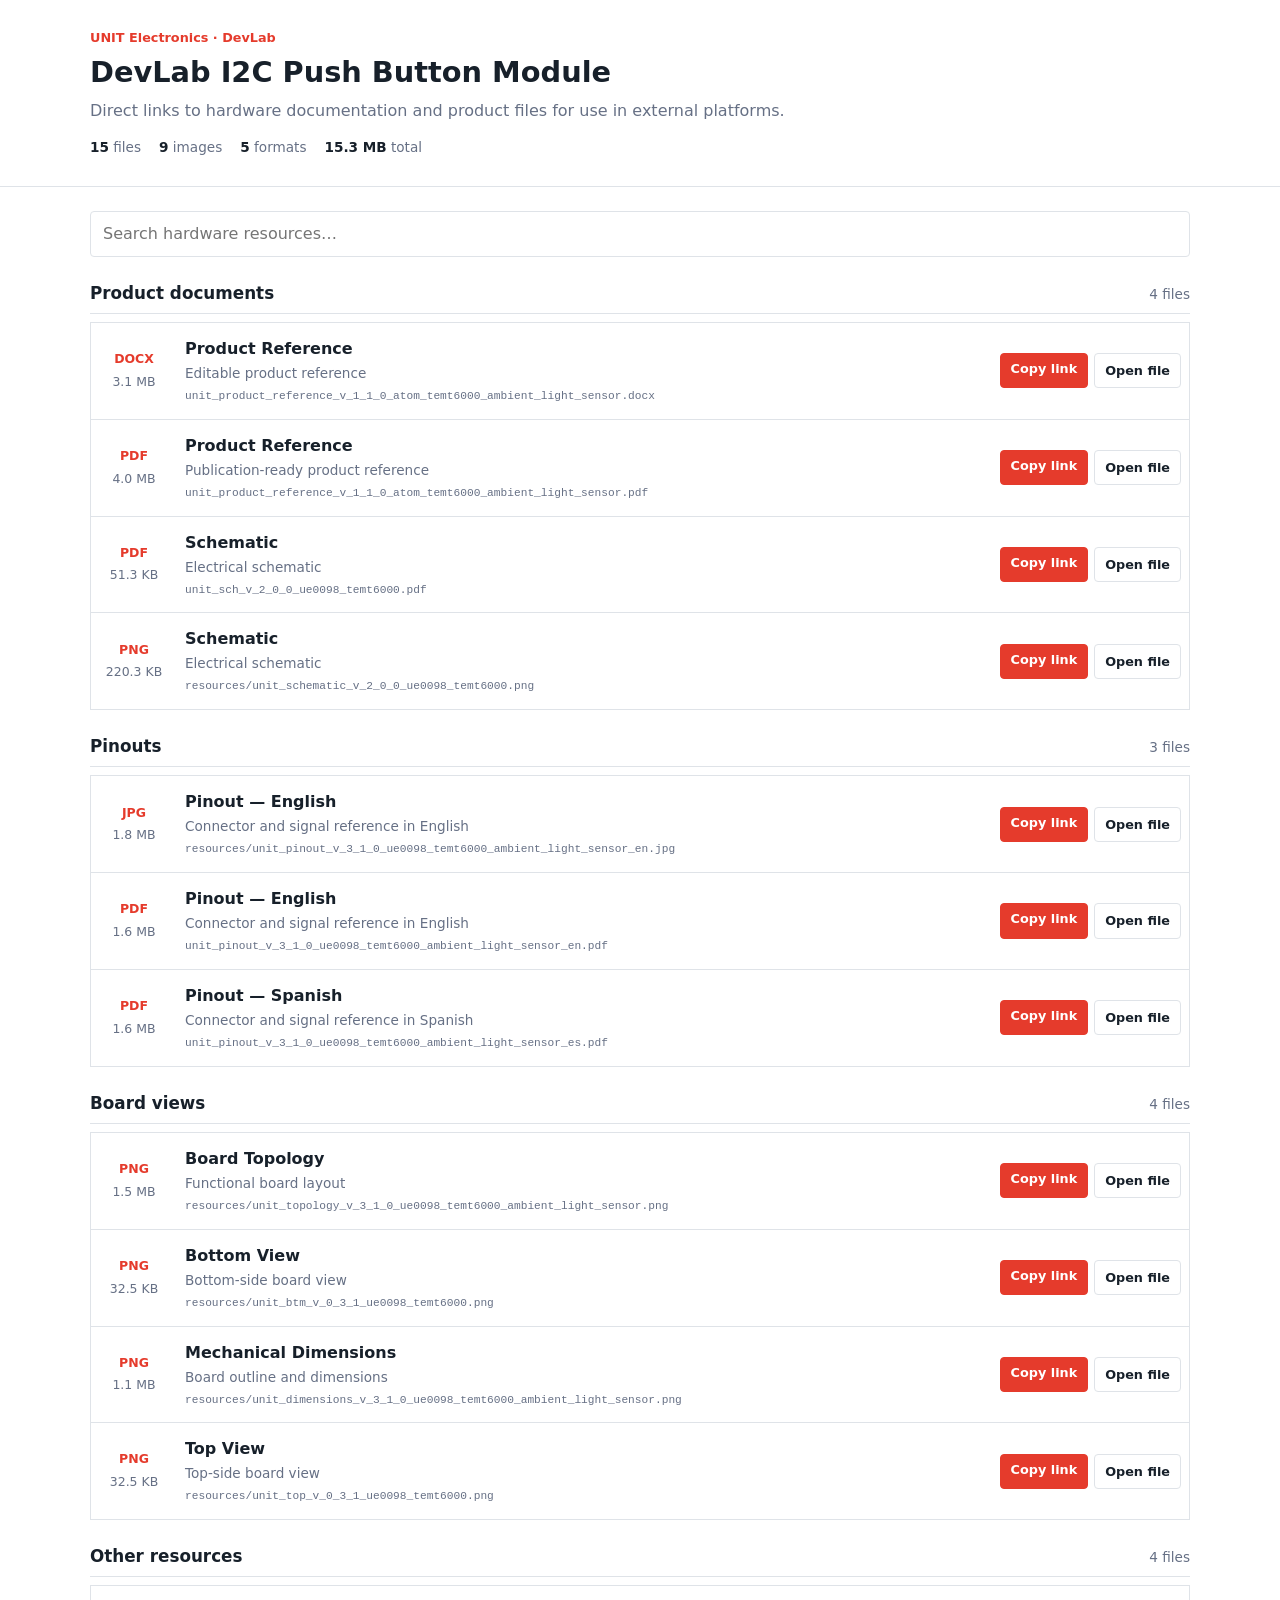
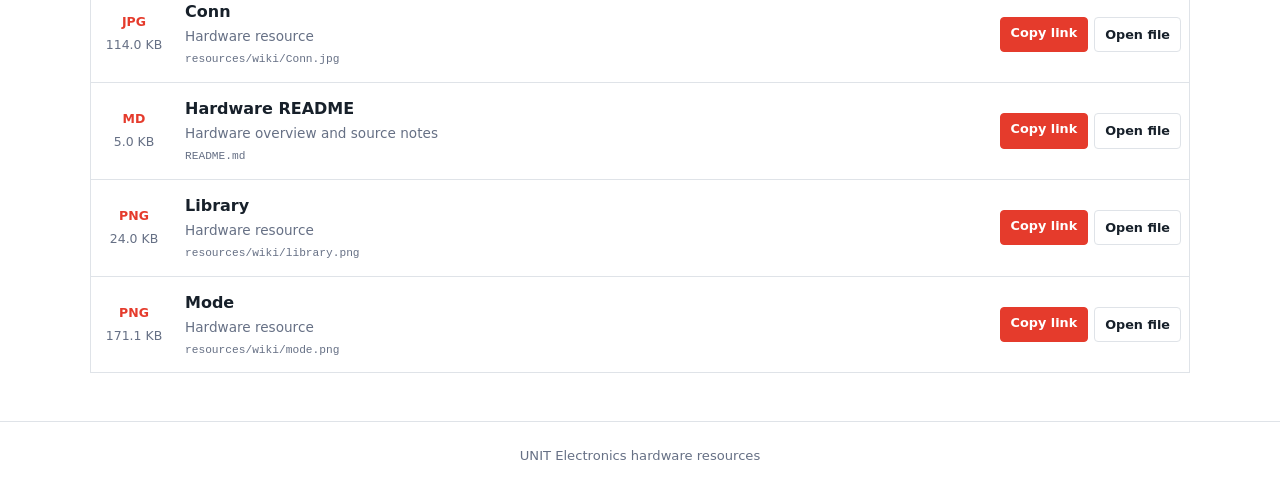
==== docs/hardware/index.html @ 520f197c "Auto-update hardware documentation" ====
<!DOCTYPE html>
<html lang="en">
<head>
  <meta charset="UTF-8">
  <meta name="viewport" content="width=device-width, initial-scale=1.0">
  <meta name="description" content="DevLab I2C Push Button Module hardware documentation and downloads">
  <title>DevLab I2C Push Button Module | Hardware Resources</title>
  <style>
    :root {
      --ink: #17202a;
      --muted: #667085;
      --line: #dfe3e8;
      --brand: #e53b2c;
    }
    * { box-sizing: border-box; }
    body {
      margin: 0;
      color: var(--ink);
      font: 16px/1.5 Inter, ui-sans-serif, system-ui, -apple-system, sans-serif;
    }
    .site-header { border-bottom: 1px solid var(--line); }
    .header-content, main {
      width: min(1100px, calc(100% - 32px));
      margin: 0 auto;
    }
    .header-content { padding: 28px 0; }
    .eyebrow {
      margin: 0 0 4px;
      color: var(--brand);
      font-size: .8rem;
      font-weight: 700;
    }
    h1 { margin: 0; font-size: 1.8rem; }
    .subtitle { margin: 5px 0 0; color: var(--muted); }
    .summary {
      display: flex;
      flex-wrap: wrap;
      gap: 18px;
      margin-top: 14px;
      color: var(--muted);
      font-size: .85rem;
    }
    .summary strong { color: var(--ink); }
    main { padding: 24px 0 48px; }
    .toolbar { margin-bottom: 24px; }
    .search {
      width: 100%;
      padding: 10px 12px;
      border: 1px solid var(--line);
      border-radius: 4px;
      color: var(--ink);
      font: inherit;
    }
    .search:focus { outline: 2px solid #f6c4bf; border-color: var(--brand); }
    .resource-section { margin-top: 24px; }
    .section-heading {
      display: flex;
      align-items: baseline;
      justify-content: space-between;
      margin-bottom: 8px;
      border-bottom: 1px solid var(--line);
    }
    .section-heading h2 { margin: 0 0 7px; font-size: 1.05rem; }
    .section-heading span { color: var(--muted); font-size: .85rem; }
    .resource-list { border-top: 1px solid var(--line); }
    .resource-item {
      display: grid;
      grid-template-columns: 70px minmax(0, 1fr) auto;
      align-items: center;
      gap: 16px;
      padding: 14px 8px;
      border: 1px solid var(--line);
      border-top: 0;
    }
    .file-meta { display: grid; gap: 4px; text-align: center; }
    .file-type {
      color: var(--brand);
      font-size: .78rem;
    }
    .file-size { color: var(--muted); font-size: .78rem; }
    .resource-details { min-width: 0; }
    .resource-item h3 { margin: 0; font-size: 1rem; }
    .resource-item p {
      display: inline;
      margin: 0 8px 0 0;
      color: var(--muted);
      font-size: .85rem;
    }
    .resource-item code {
      display: block;
      overflow: hidden;
      margin-top: 3px;
      color: var(--muted);
      font-size: .7rem;
      text-overflow: ellipsis;
      white-space: nowrap;
    }
    .actions { display: flex; gap: 6px; }
    .button {
      display: inline-flex;
      justify-content: center;
      padding: 7px 10px;
      border: 1px solid var(--line);
      border-radius: 4px;
      color: var(--ink);
      background: #fff;
      cursor: pointer;
      text-decoration: none;
      font-size: .8rem;
      font-weight: 600;
      font-family: inherit;
    }
    .button:hover { border-color: #aeb4bd; }
    .button.primary { color: #fff; border-color: var(--brand); background: var(--brand); }
    .empty-state { display: none; padding: 32px 0; color: var(--muted); text-align: center; }
    footer { padding: 24px 16px; border-top: 1px solid var(--line); color: var(--muted); text-align: center; font-size: .82rem; }
    [hidden] { display: none !important; }
    .visually-hidden {
      position: absolute;
      width: 1px;
      height: 1px;
      padding: 0;
      margin: -1px;
      overflow: hidden;
      clip: rect(0, 0, 0, 0);
      white-space: nowrap;
      border: 0;
    }
    @media (max-width: 680px) {
      .resource-item { grid-template-columns: 52px minmax(0, 1fr); }
      .actions { grid-column: 1 / -1; padding-left: 68px; }
    }
  </style>
</head>
<body>
  <header class="site-header">
    <div class="header-content">
      <p class="eyebrow">UNIT Electronics · DevLab</p>
      <h1>DevLab I2C Push Button Module</h1>
      <p class="subtitle">Direct links to hardware documentation and product files for use in external platforms.</p>
      <div class="summary" aria-label="Resource summary">
        <span><strong>15</strong> files</span>
        <span><strong>9</strong> images</span>
        <span><strong>5</strong> formats</span>
        <span><strong>15.3 MB</strong> total</span>
      </div>
    </div>
  </header>
  <main>
    <div class="toolbar">
      <label for="resource-search" class="visually-hidden">Search hardware resources</label>
      <input id="resource-search" class="search" type="search" placeholder="Search hardware resources…" autocomplete="off">
    </div>

      <section class="resource-section">
        <div class="section-heading">
          <h2>Product documents</h2>
          <span>4 files</span>
        </div>
        <div class="resource-list">
        <article class="resource-item" data-search="product reference unit_product_reference_v_1_1_0_atom_temt6000_ambient_light_sensor.docx editable product reference">
          <div class="file-meta">
            <strong class="file-type">DOCX</strong>
            <span class="file-size">3.1 MB</span>
          </div>
          <div class="resource-details">
            <h3>Product Reference</h3>
            <p>Editable product reference</p>
            <code title="unit_product_reference_v_1_1_0_atom_temt6000_ambient_light_sensor.docx">unit_product_reference_v_1_1_0_atom_temt6000_ambient_light_sensor.docx</code>
          </div>
          <div class="actions">
            <button class="button primary copy-link" type="button" data-url="unit_product_reference_v_1_1_0_atom_temt6000_ambient_light_sensor.docx">Copy link</button>
            <a class="button" href="unit_product_reference_v_1_1_0_atom_temt6000_ambient_light_sensor.docx" target="_blank" rel="noopener">Open file</a>
          </div>
        </article>

        <article class="resource-item" data-search="product reference unit_product_reference_v_1_1_0_atom_temt6000_ambient_light_sensor.pdf publication-ready product reference">
          <div class="file-meta">
            <strong class="file-type">PDF</strong>
            <span class="file-size">4.0 MB</span>
          </div>
          <div class="resource-details">
            <h3>Product Reference</h3>
            <p>Publication-ready product reference</p>
            <code title="unit_product_reference_v_1_1_0_atom_temt6000_ambient_light_sensor.pdf">unit_product_reference_v_1_1_0_atom_temt6000_ambient_light_sensor.pdf</code>
          </div>
          <div class="actions">
            <button class="button primary copy-link" type="button" data-url="unit_product_reference_v_1_1_0_atom_temt6000_ambient_light_sensor.pdf">Copy link</button>
            <a class="button" href="unit_product_reference_v_1_1_0_atom_temt6000_ambient_light_sensor.pdf" target="_blank" rel="noopener">Open file</a>
          </div>
        </article>

        <article class="resource-item" data-search="schematic unit_sch_v_2_0_0_ue0098_temt6000.pdf electrical schematic">
          <div class="file-meta">
            <strong class="file-type">PDF</strong>
            <span class="file-size">51.3 KB</span>
          </div>
          <div class="resource-details">
            <h3>Schematic</h3>
            <p>Electrical schematic</p>
            <code title="unit_sch_v_2_0_0_ue0098_temt6000.pdf">unit_sch_v_2_0_0_ue0098_temt6000.pdf</code>
          </div>
          <div class="actions">
            <button class="button primary copy-link" type="button" data-url="unit_sch_v_2_0_0_ue0098_temt6000.pdf">Copy link</button>
            <a class="button" href="unit_sch_v_2_0_0_ue0098_temt6000.pdf" target="_blank" rel="noopener">Open file</a>
          </div>
        </article>

        <article class="resource-item" data-search="schematic resources/unit_schematic_v_2_0_0_ue0098_temt6000.png electrical schematic">
          <div class="file-meta">
            <strong class="file-type">PNG</strong>
            <span class="file-size">220.3 KB</span>
          </div>
          <div class="resource-details">
            <h3>Schematic</h3>
            <p>Electrical schematic</p>
            <code title="resources/unit_schematic_v_2_0_0_ue0098_temt6000.png">resources/unit_schematic_v_2_0_0_ue0098_temt6000.png</code>
          </div>
          <div class="actions">
            <button class="button primary copy-link" type="button" data-url="resources/unit_schematic_v_2_0_0_ue0098_temt6000.png">Copy link</button>
            <a class="button" href="resources/unit_schematic_v_2_0_0_ue0098_temt6000.png" target="_blank" rel="noopener">Open file</a>
          </div>
        </article>
        </div>
      </section>
      <section class="resource-section">
        <div class="section-heading">
          <h2>Pinouts</h2>
          <span>3 files</span>
        </div>
        <div class="resource-list">
        <article class="resource-item" data-search="pinout — english resources/unit_pinout_v_3_1_0_ue0098_temt6000_ambient_light_sensor_en.jpg connector and signal reference in english">
          <div class="file-meta">
            <strong class="file-type">JPG</strong>
            <span class="file-size">1.8 MB</span>
          </div>
          <div class="resource-details">
            <h3>Pinout — English</h3>
            <p>Connector and signal reference in English</p>
            <code title="resources/unit_pinout_v_3_1_0_ue0098_temt6000_ambient_light_sensor_en.jpg">resources/unit_pinout_v_3_1_0_ue0098_temt6000_ambient_light_sensor_en.jpg</code>
          </div>
          <div class="actions">
            <button class="button primary copy-link" type="button" data-url="resources/unit_pinout_v_3_1_0_ue0098_temt6000_ambient_light_sensor_en.jpg">Copy link</button>
            <a class="button" href="resources/unit_pinout_v_3_1_0_ue0098_temt6000_ambient_light_sensor_en.jpg" target="_blank" rel="noopener">Open file</a>
          </div>
        </article>

        <article class="resource-item" data-search="pinout — english unit_pinout_v_3_1_0_ue0098_temt6000_ambient_light_sensor_en.pdf connector and signal reference in english">
          <div class="file-meta">
            <strong class="file-type">PDF</strong>
            <span class="file-size">1.6 MB</span>
          </div>
          <div class="resource-details">
            <h3>Pinout — English</h3>
            <p>Connector and signal reference in English</p>
            <code title="unit_pinout_v_3_1_0_ue0098_temt6000_ambient_light_sensor_en.pdf">unit_pinout_v_3_1_0_ue0098_temt6000_ambient_light_sensor_en.pdf</code>
          </div>
          <div class="actions">
            <button class="button primary copy-link" type="button" data-url="unit_pinout_v_3_1_0_ue0098_temt6000_ambient_light_sensor_en.pdf">Copy link</button>
            <a class="button" href="unit_pinout_v_3_1_0_ue0098_temt6000_ambient_light_sensor_en.pdf" target="_blank" rel="noopener">Open file</a>
          </div>
        </article>

        <article class="resource-item" data-search="pinout — spanish unit_pinout_v_3_1_0_ue0098_temt6000_ambient_light_sensor_es.pdf connector and signal reference in spanish">
          <div class="file-meta">
            <strong class="file-type">PDF</strong>
            <span class="file-size">1.6 MB</span>
          </div>
          <div class="resource-details">
            <h3>Pinout — Spanish</h3>
            <p>Connector and signal reference in Spanish</p>
            <code title="unit_pinout_v_3_1_0_ue0098_temt6000_ambient_light_sensor_es.pdf">unit_pinout_v_3_1_0_ue0098_temt6000_ambient_light_sensor_es.pdf</code>
          </div>
          <div class="actions">
            <button class="button primary copy-link" type="button" data-url="unit_pinout_v_3_1_0_ue0098_temt6000_ambient_light_sensor_es.pdf">Copy link</button>
            <a class="button" href="unit_pinout_v_3_1_0_ue0098_temt6000_ambient_light_sensor_es.pdf" target="_blank" rel="noopener">Open file</a>
          </div>
        </article>
        </div>
      </section>
      <section class="resource-section">
        <div class="section-heading">
          <h2>Board views</h2>
          <span>4 files</span>
        </div>
        <div class="resource-list">
        <article class="resource-item" data-search="board topology resources/unit_topology_v_3_1_0_ue0098_temt6000_ambient_light_sensor.png functional board layout">
          <div class="file-meta">
            <strong class="file-type">PNG</strong>
            <span class="file-size">1.5 MB</span>
          </div>
          <div class="resource-details">
            <h3>Board Topology</h3>
            <p>Functional board layout</p>
            <code title="resources/unit_topology_v_3_1_0_ue0098_temt6000_ambient_light_sensor.png">resources/unit_topology_v_3_1_0_ue0098_temt6000_ambient_light_sensor.png</code>
          </div>
          <div class="actions">
            <button class="button primary copy-link" type="button" data-url="resources/unit_topology_v_3_1_0_ue0098_temt6000_ambient_light_sensor.png">Copy link</button>
            <a class="button" href="resources/unit_topology_v_3_1_0_ue0098_temt6000_ambient_light_sensor.png" target="_blank" rel="noopener">Open file</a>
          </div>
        </article>

        <article class="resource-item" data-search="bottom view resources/unit_btm_v_0_3_1_ue0098_temt6000.png bottom-side board view">
          <div class="file-meta">
            <strong class="file-type">PNG</strong>
            <span class="file-size">32.5 KB</span>
          </div>
          <div class="resource-details">
            <h3>Bottom View</h3>
            <p>Bottom-side board view</p>
            <code title="resources/unit_btm_v_0_3_1_ue0098_temt6000.png">resources/unit_btm_v_0_3_1_ue0098_temt6000.png</code>
          </div>
          <div class="actions">
            <button class="button primary copy-link" type="button" data-url="resources/unit_btm_v_0_3_1_ue0098_temt6000.png">Copy link</button>
            <a class="button" href="resources/unit_btm_v_0_3_1_ue0098_temt6000.png" target="_blank" rel="noopener">Open file</a>
          </div>
        </article>

        <article class="resource-item" data-search="mechanical dimensions resources/unit_dimensions_v_3_1_0_ue0098_temt6000_ambient_light_sensor.png board outline and dimensions">
          <div class="file-meta">
            <strong class="file-type">PNG</strong>
            <span class="file-size">1.1 MB</span>
          </div>
          <div class="resource-details">
            <h3>Mechanical Dimensions</h3>
            <p>Board outline and dimensions</p>
            <code title="resources/unit_dimensions_v_3_1_0_ue0098_temt6000_ambient_light_sensor.png">resources/unit_dimensions_v_3_1_0_ue0098_temt6000_ambient_light_sensor.png</code>
          </div>
          <div class="actions">
            <button class="button primary copy-link" type="button" data-url="resources/unit_dimensions_v_3_1_0_ue0098_temt6000_ambient_light_sensor.png">Copy link</button>
            <a class="button" href="resources/unit_dimensions_v_3_1_0_ue0098_temt6000_ambient_light_sensor.png" target="_blank" rel="noopener">Open file</a>
          </div>
        </article>

        <article class="resource-item" data-search="top view resources/unit_top_v_0_3_1_ue0098_temt6000.png top-side board view">
          <div class="file-meta">
            <strong class="file-type">PNG</strong>
            <span class="file-size">32.5 KB</span>
          </div>
          <div class="resource-details">
            <h3>Top View</h3>
            <p>Top-side board view</p>
            <code title="resources/unit_top_v_0_3_1_ue0098_temt6000.png">resources/unit_top_v_0_3_1_ue0098_temt6000.png</code>
          </div>
          <div class="actions">
            <button class="button primary copy-link" type="button" data-url="resources/unit_top_v_0_3_1_ue0098_temt6000.png">Copy link</button>
            <a class="button" href="resources/unit_top_v_0_3_1_ue0098_temt6000.png" target="_blank" rel="noopener">Open file</a>
          </div>
        </article>
        </div>
      </section>
      <section class="resource-section">
        <div class="section-heading">
          <h2>Other resources</h2>
          <span>4 files</span>
        </div>
        <div class="resource-list">
        <article class="resource-item" data-search="conn resources/wiki/conn.jpg hardware resource">
          <div class="file-meta">
            <strong class="file-type">JPG</strong>
            <span class="file-size">114.0 KB</span>
          </div>
          <div class="resource-details">
            <h3>Conn</h3>
            <p>Hardware resource</p>
            <code title="resources/wiki/Conn.jpg">resources/wiki/Conn.jpg</code>
          </div>
          <div class="actions">
            <button class="button primary copy-link" type="button" data-url="resources/wiki/Conn.jpg">Copy link</button>
            <a class="button" href="resources/wiki/Conn.jpg" target="_blank" rel="noopener">Open file</a>
          </div>
        </article>

        <article class="resource-item" data-search="hardware readme readme.md hardware overview and source notes">
          <div class="file-meta">
            <strong class="file-type">MD</strong>
            <span class="file-size">5.0 KB</span>
          </div>
          <div class="resource-details">
            <h3>Hardware README</h3>
            <p>Hardware overview and source notes</p>
            <code title="README.md">README.md</code>
          </div>
          <div class="actions">
            <button class="button primary copy-link" type="button" data-url="README.md">Copy link</button>
            <a class="button" href="README.md" target="_blank" rel="noopener">Open file</a>
          </div>
        </article>

        <article class="resource-item" data-search="library resources/wiki/library.png hardware resource">
          <div class="file-meta">
            <strong class="file-type">PNG</strong>
            <span class="file-size">24.0 KB</span>
          </div>
          <div class="resource-details">
            <h3>Library</h3>
            <p>Hardware resource</p>
            <code title="resources/wiki/library.png">resources/wiki/library.png</code>
          </div>
          <div class="actions">
            <button class="button primary copy-link" type="button" data-url="resources/wiki/library.png">Copy link</button>
            <a class="button" href="resources/wiki/library.png" target="_blank" rel="noopener">Open file</a>
          </div>
        </article>

        <article class="resource-item" data-search="mode resources/wiki/mode.png hardware resource">
          <div class="file-meta">
            <strong class="file-type">PNG</strong>
            <span class="file-size">171.1 KB</span>
          </div>
          <div class="resource-details">
            <h3>Mode</h3>
            <p>Hardware resource</p>
            <code title="resources/wiki/mode.png">resources/wiki/mode.png</code>
          </div>
          <div class="actions">
            <button class="button primary copy-link" type="button" data-url="resources/wiki/mode.png">Copy link</button>
            <a class="button" href="resources/wiki/mode.png" target="_blank" rel="noopener">Open file</a>
          </div>
        </article>
        </div>
      </section>
    <p id="empty-state" class="empty-state">No resources match your search.</p>
  </main>
  <footer>UNIT Electronics hardware resources</footer>
  <script>
    const search = document.getElementById('resource-search');
    const sections = [...document.querySelectorAll('.resource-section')];
    const emptyState = document.getElementById('empty-state');
    const copyText = async (text) => {
      try {
        await navigator.clipboard.writeText(text);
      } catch (error) {
        const input = document.createElement('textarea');
        input.value = text;
        input.style.position = 'fixed';
        input.style.opacity = '0';
        document.body.appendChild(input);
        input.select();
        document.execCommand('copy');
        input.remove();
      }
    };
    document.querySelectorAll('.copy-link').forEach((button) => {
      button.addEventListener('click', async () => {
        const absoluteUrl = new URL(button.dataset.url, document.baseURI).href;
        await copyText(absoluteUrl);
        const originalLabel = button.textContent;
        button.textContent = 'Copied';
        setTimeout(() => { button.textContent = originalLabel; }, 1600);
      });
    });
    search.addEventListener('input', () => {
      const query = search.value.trim().toLowerCase();
      let visibleCards = 0;
      sections.forEach((section) => {
        let sectionCards = 0;
        section.querySelectorAll('.resource-item').forEach((card) => {
          const match = card.dataset.search.includes(query);
          card.hidden = !match;
          sectionCards += Number(match);
        });
        section.hidden = sectionCards === 0;
        visibleCards += sectionCards;
      });
      emptyState.style.display = visibleCards ? 'none' : 'block';
    });
  </script>
</body>
</html>
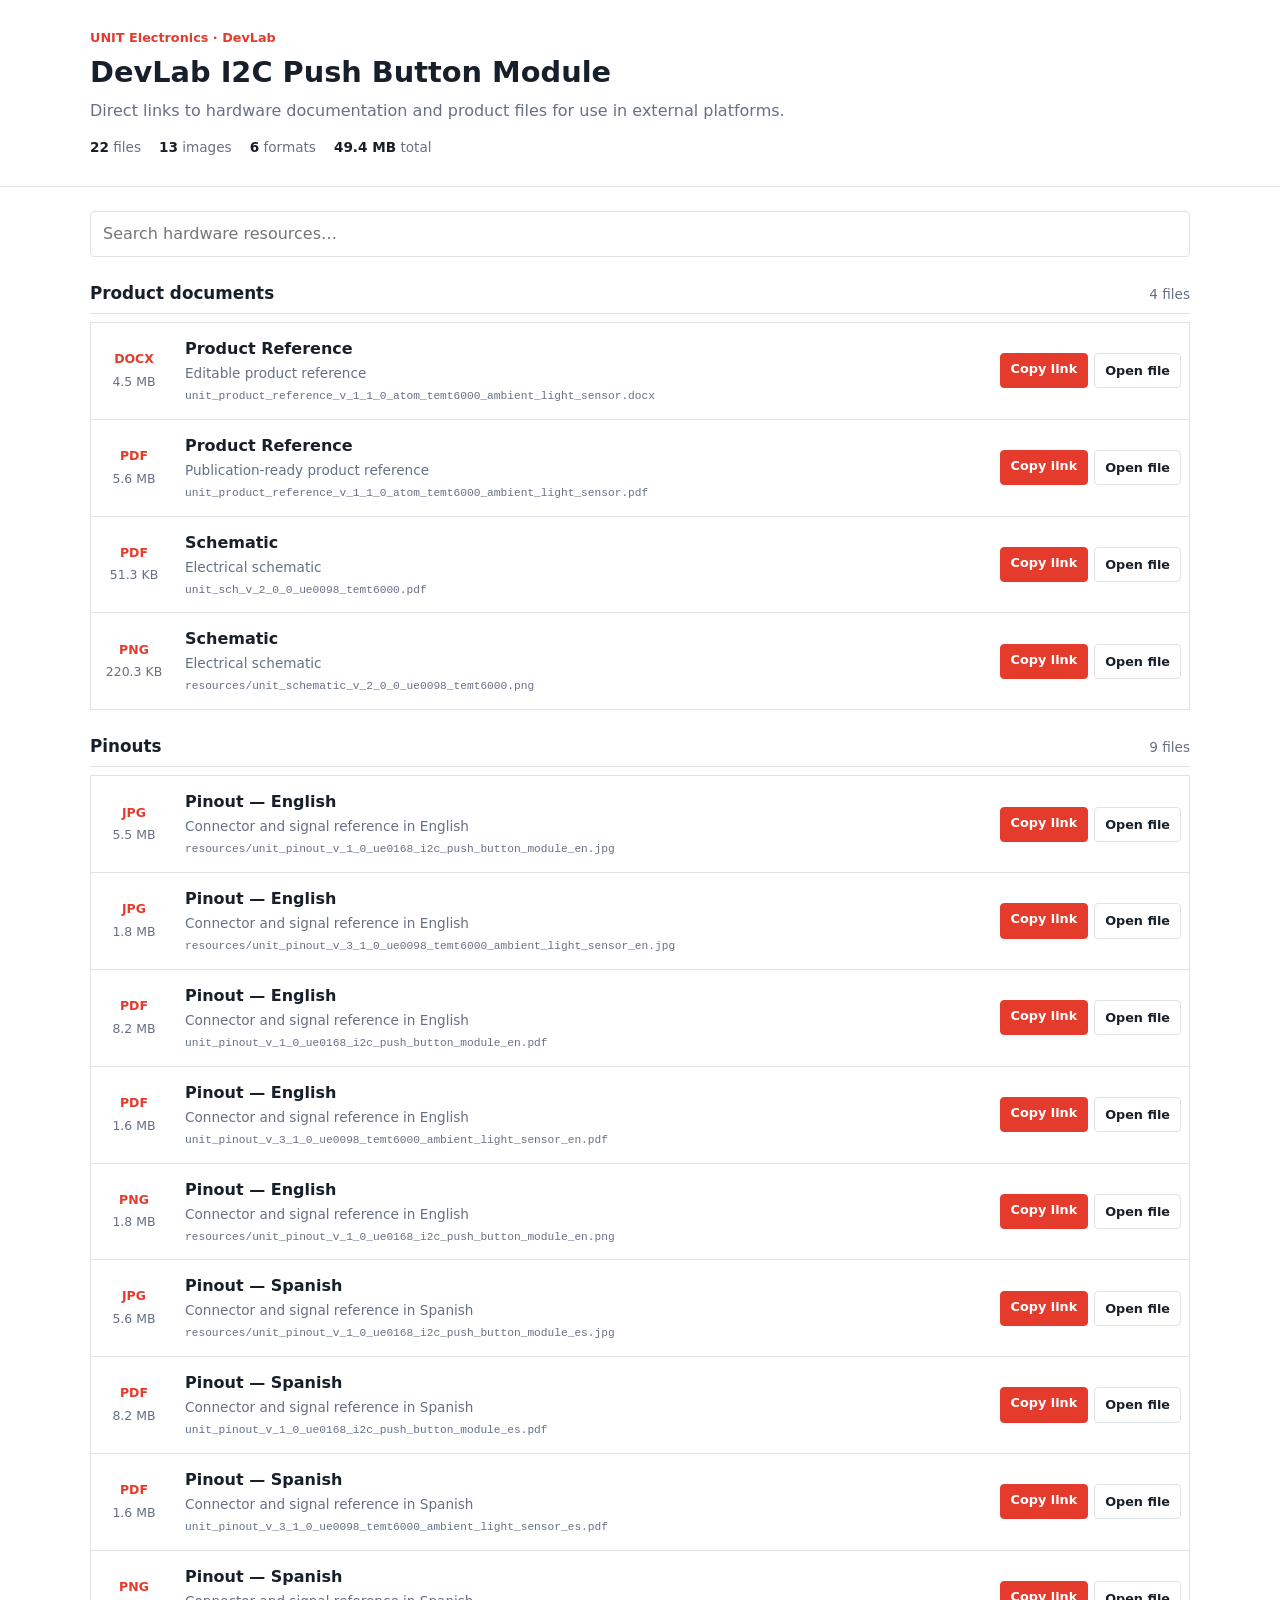
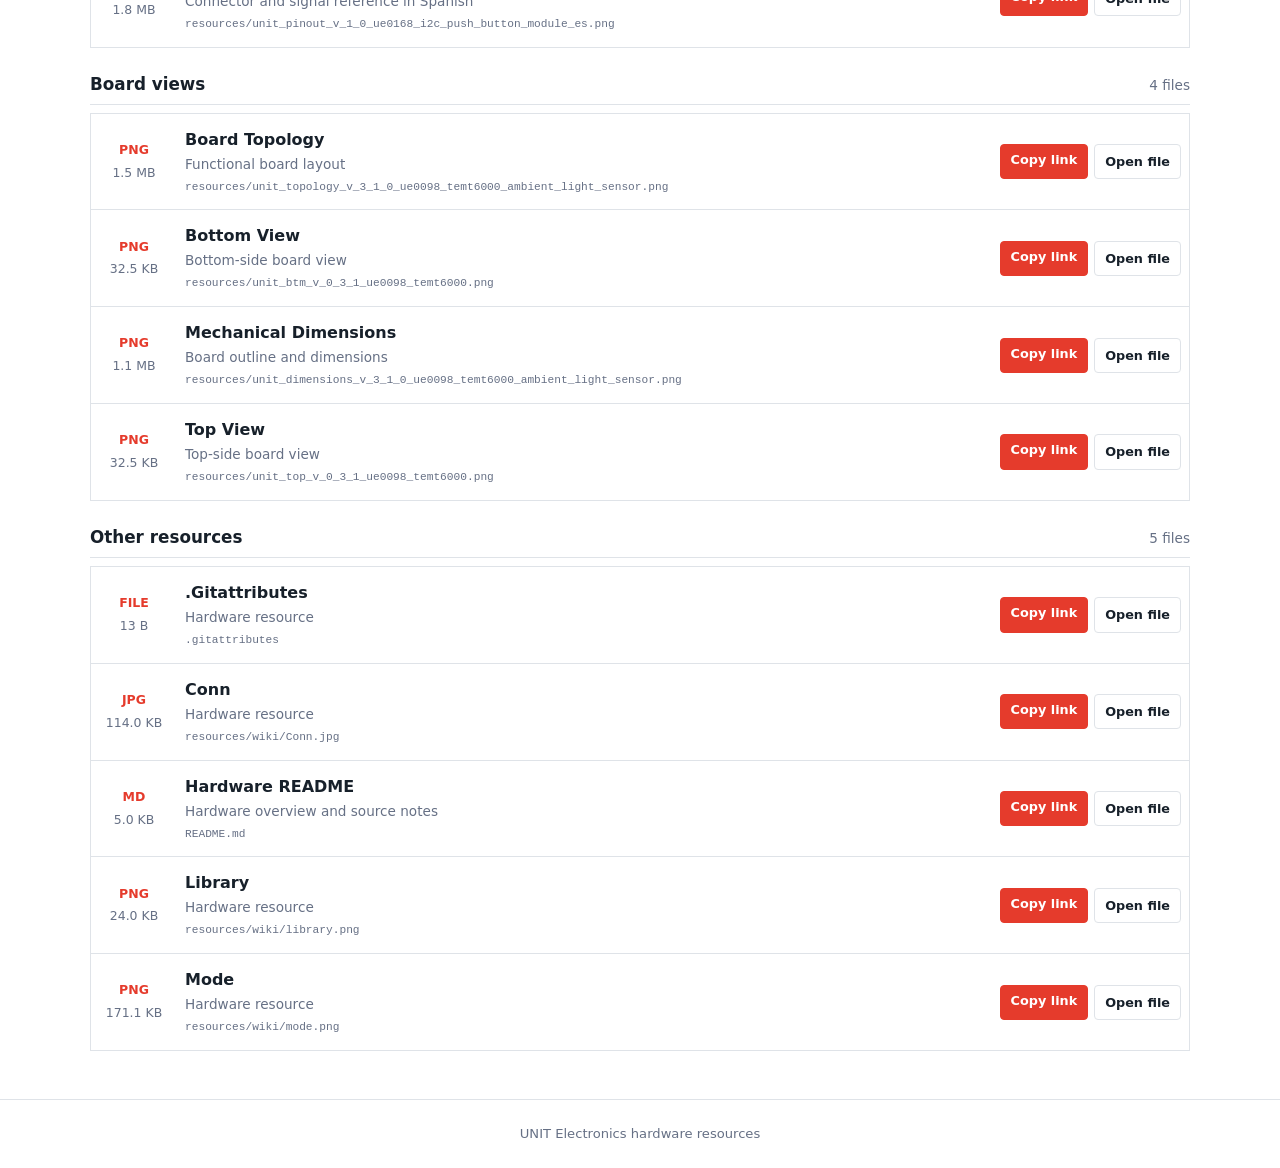
==== commit ffb0d7ff: "Auto-update hardware documentation" ====
--- a/docs/hardware/index.html
+++ b/docs/hardware/index.html
@@ -139,10 +139,10 @@
       <h1>DevLab I2C Push Button Module</h1>
       <p class="subtitle">Direct links to hardware documentation and product files for use in external platforms.</p>
       <div class="summary" aria-label="Resource summary">
-        <span><strong>15</strong> files</span>
-        <span><strong>9</strong> images</span>
-        <span><strong>5</strong> formats</span>
-        <span><strong>15.3 MB</strong> total</span>
+        <span><strong>22</strong> files</span>
+        <span><strong>13</strong> images</span>
+        <span><strong>6</strong> formats</span>
+        <span><strong>49.4 MB</strong> total</span>
       </div>
     </div>
   </header>
@@ -161,7 +161,7 @@
         <article class="resource-item" data-search="product reference unit_product_reference_v_1_1_0_atom_temt6000_ambient_light_sensor.docx editable product reference">
           <div class="file-meta">
             <strong class="file-type">DOCX</strong>
-            <span class="file-size">3.1 MB</span>
+            <span class="file-size">4.5 MB</span>
           </div>
           <div class="resource-details">
             <h3>Product Reference</h3>
@@ -177,7 +177,7 @@
         <article class="resource-item" data-search="product reference unit_product_reference_v_1_1_0_atom_temt6000_ambient_light_sensor.pdf publication-ready product reference">
           <div class="file-meta">
             <strong class="file-type">PDF</strong>
-            <span class="file-size">4.0 MB</span>
+            <span class="file-size">5.6 MB</span>
           </div>
           <div class="resource-details">
             <h3>Product Reference</h3>
@@ -226,9 +226,25 @@
       <section class="resource-section">
         <div class="section-heading">
           <h2>Pinouts</h2>
-          <span>3 files</span>
+          <span>9 files</span>
         </div>
         <div class="resource-list">
+        <article class="resource-item" data-search="pinout — english resources/unit_pinout_v_1_0_ue0168_i2c_push_button_module_en.jpg connector and signal reference in english">
+          <div class="file-meta">
+            <strong class="file-type">JPG</strong>
+            <span class="file-size">5.5 MB</span>
+          </div>
+          <div class="resource-details">
+            <h3>Pinout — English</h3>
+            <p>Connector and signal reference in English</p>
+            <code title="resources/unit_pinout_v_1_0_ue0168_i2c_push_button_module_en.jpg">resources/unit_pinout_v_1_0_ue0168_i2c_push_button_module_en.jpg</code>
+          </div>
+          <div class="actions">
+            <button class="button primary copy-link" type="button" data-url="resources/unit_pinout_v_1_0_ue0168_i2c_push_button_module_en.jpg">Copy link</button>
+            <a class="button" href="resources/unit_pinout_v_1_0_ue0168_i2c_push_button_module_en.jpg" target="_blank" rel="noopener">Open file</a>
+          </div>
+        </article>
+
         <article class="resource-item" data-search="pinout — english resources/unit_pinout_v_3_1_0_ue0098_temt6000_ambient_light_sensor_en.jpg connector and signal reference in english">
           <div class="file-meta">
             <strong class="file-type">JPG</strong>
@@ -245,6 +261,22 @@
           </div>
         </article>
 
+        <article class="resource-item" data-search="pinout — english unit_pinout_v_1_0_ue0168_i2c_push_button_module_en.pdf connector and signal reference in english">
+          <div class="file-meta">
+            <strong class="file-type">PDF</strong>
+            <span class="file-size">8.2 MB</span>
+          </div>
+          <div class="resource-details">
+            <h3>Pinout — English</h3>
+            <p>Connector and signal reference in English</p>
+            <code title="unit_pinout_v_1_0_ue0168_i2c_push_button_module_en.pdf">unit_pinout_v_1_0_ue0168_i2c_push_button_module_en.pdf</code>
+          </div>
+          <div class="actions">
+            <button class="button primary copy-link" type="button" data-url="unit_pinout_v_1_0_ue0168_i2c_push_button_module_en.pdf">Copy link</button>
+            <a class="button" href="unit_pinout_v_1_0_ue0168_i2c_push_button_module_en.pdf" target="_blank" rel="noopener">Open file</a>
+          </div>
+        </article>
+
         <article class="resource-item" data-search="pinout — english unit_pinout_v_3_1_0_ue0098_temt6000_ambient_light_sensor_en.pdf connector and signal reference in english">
           <div class="file-meta">
             <strong class="file-type">PDF</strong>
@@ -261,6 +293,54 @@
           </div>
         </article>
 
+        <article class="resource-item" data-search="pinout — english resources/unit_pinout_v_1_0_ue0168_i2c_push_button_module_en.png connector and signal reference in english">
+          <div class="file-meta">
+            <strong class="file-type">PNG</strong>
+            <span class="file-size">1.8 MB</span>
+          </div>
+          <div class="resource-details">
+            <h3>Pinout — English</h3>
+            <p>Connector and signal reference in English</p>
+            <code title="resources/unit_pinout_v_1_0_ue0168_i2c_push_button_module_en.png">resources/unit_pinout_v_1_0_ue0168_i2c_push_button_module_en.png</code>
+          </div>
+          <div class="actions">
+            <button class="button primary copy-link" type="button" data-url="resources/unit_pinout_v_1_0_ue0168_i2c_push_button_module_en.png">Copy link</button>
+            <a class="button" href="resources/unit_pinout_v_1_0_ue0168_i2c_push_button_module_en.png" target="_blank" rel="noopener">Open file</a>
+          </div>
+        </article>
+
+        <article class="resource-item" data-search="pinout — spanish resources/unit_pinout_v_1_0_ue0168_i2c_push_button_module_es.jpg connector and signal reference in spanish">
+          <div class="file-meta">
+            <strong class="file-type">JPG</strong>
+            <span class="file-size">5.6 MB</span>
+          </div>
+          <div class="resource-details">
+            <h3>Pinout — Spanish</h3>
+            <p>Connector and signal reference in Spanish</p>
+            <code title="resources/unit_pinout_v_1_0_ue0168_i2c_push_button_module_es.jpg">resources/unit_pinout_v_1_0_ue0168_i2c_push_button_module_es.jpg</code>
+          </div>
+          <div class="actions">
+            <button class="button primary copy-link" type="button" data-url="resources/unit_pinout_v_1_0_ue0168_i2c_push_button_module_es.jpg">Copy link</button>
+            <a class="button" href="resources/unit_pinout_v_1_0_ue0168_i2c_push_button_module_es.jpg" target="_blank" rel="noopener">Open file</a>
+          </div>
+        </article>
+
+        <article class="resource-item" data-search="pinout — spanish unit_pinout_v_1_0_ue0168_i2c_push_button_module_es.pdf connector and signal reference in spanish">
+          <div class="file-meta">
+            <strong class="file-type">PDF</strong>
+            <span class="file-size">8.2 MB</span>
+          </div>
+          <div class="resource-details">
+            <h3>Pinout — Spanish</h3>
+            <p>Connector and signal reference in Spanish</p>
+            <code title="unit_pinout_v_1_0_ue0168_i2c_push_button_module_es.pdf">unit_pinout_v_1_0_ue0168_i2c_push_button_module_es.pdf</code>
+          </div>
+          <div class="actions">
+            <button class="button primary copy-link" type="button" data-url="unit_pinout_v_1_0_ue0168_i2c_push_button_module_es.pdf">Copy link</button>
+            <a class="button" href="unit_pinout_v_1_0_ue0168_i2c_push_button_module_es.pdf" target="_blank" rel="noopener">Open file</a>
+          </div>
+        </article>
+
         <article class="resource-item" data-search="pinout — spanish unit_pinout_v_3_1_0_ue0098_temt6000_ambient_light_sensor_es.pdf connector and signal reference in spanish">
           <div class="file-meta">
             <strong class="file-type">PDF</strong>
@@ -274,6 +354,22 @@
           <div class="actions">
             <button class="button primary copy-link" type="button" data-url="unit_pinout_v_3_1_0_ue0098_temt6000_ambient_light_sensor_es.pdf">Copy link</button>
             <a class="button" href="unit_pinout_v_3_1_0_ue0098_temt6000_ambient_light_sensor_es.pdf" target="_blank" rel="noopener">Open file</a>
+          </div>
+        </article>
+
+        <article class="resource-item" data-search="pinout — spanish resources/unit_pinout_v_1_0_ue0168_i2c_push_button_module_es.png connector and signal reference in spanish">
+          <div class="file-meta">
+            <strong class="file-type">PNG</strong>
+            <span class="file-size">1.8 MB</span>
+          </div>
+          <div class="resource-details">
+            <h3>Pinout — Spanish</h3>
+            <p>Connector and signal reference in Spanish</p>
+            <code title="resources/unit_pinout_v_1_0_ue0168_i2c_push_button_module_es.png">resources/unit_pinout_v_1_0_ue0168_i2c_push_button_module_es.png</code>
+          </div>
+          <div class="actions">
+            <button class="button primary copy-link" type="button" data-url="resources/unit_pinout_v_1_0_ue0168_i2c_push_button_module_es.png">Copy link</button>
+            <a class="button" href="resources/unit_pinout_v_1_0_ue0168_i2c_push_button_module_es.png" target="_blank" rel="noopener">Open file</a>
           </div>
         </article>
         </div>
@@ -352,9 +448,25 @@
       <section class="resource-section">
         <div class="section-heading">
           <h2>Other resources</h2>
-          <span>4 files</span>
+          <span>5 files</span>
         </div>
         <div class="resource-list">
+        <article class="resource-item" data-search=".gitattributes .gitattributes hardware resource">
+          <div class="file-meta">
+            <strong class="file-type">FILE</strong>
+            <span class="file-size">13 B</span>
+          </div>
+          <div class="resource-details">
+            <h3>.Gitattributes</h3>
+            <p>Hardware resource</p>
+            <code title=".gitattributes">.gitattributes</code>
+          </div>
+          <div class="actions">
+            <button class="button primary copy-link" type="button" data-url=".gitattributes">Copy link</button>
+            <a class="button" href=".gitattributes" target="_blank" rel="noopener">Open file</a>
+          </div>
+        </article>
+
         <article class="resource-item" data-search="conn resources/wiki/conn.jpg hardware resource">
           <div class="file-meta">
             <strong class="file-type">JPG</strong>
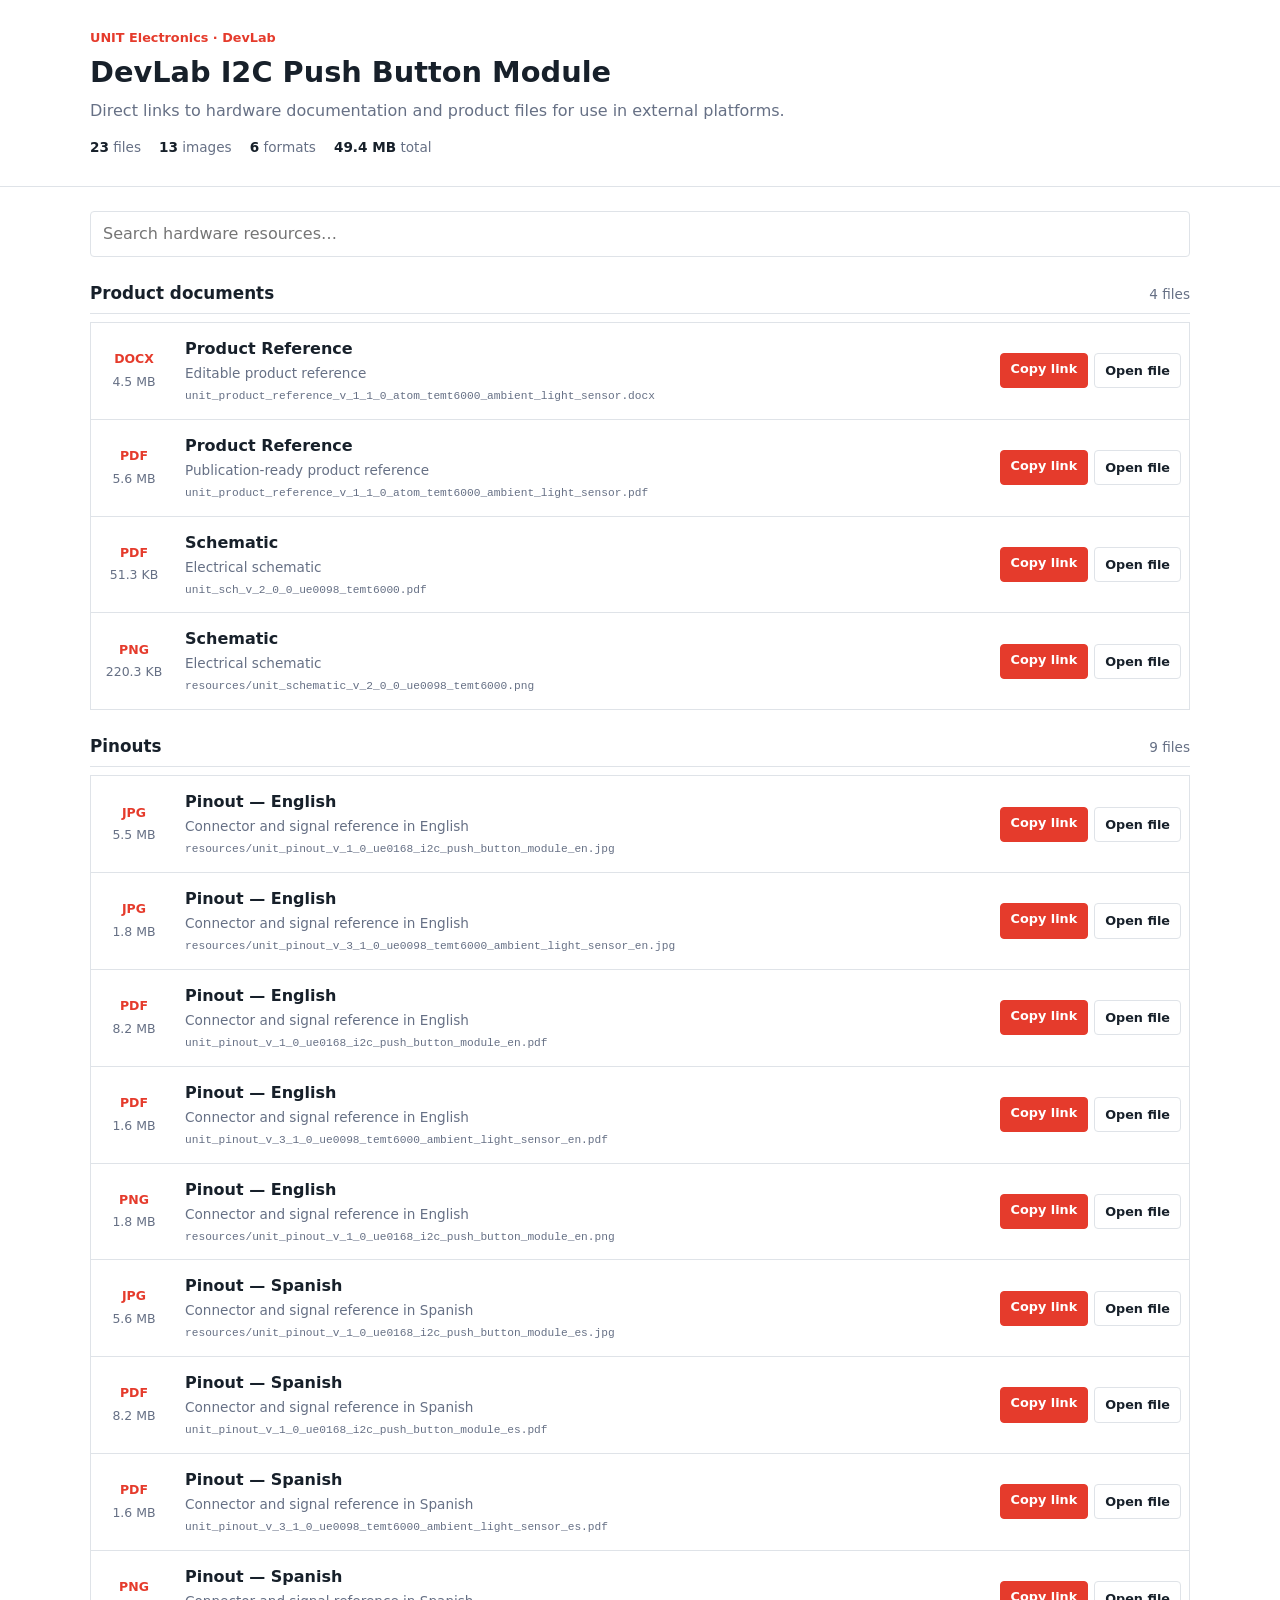
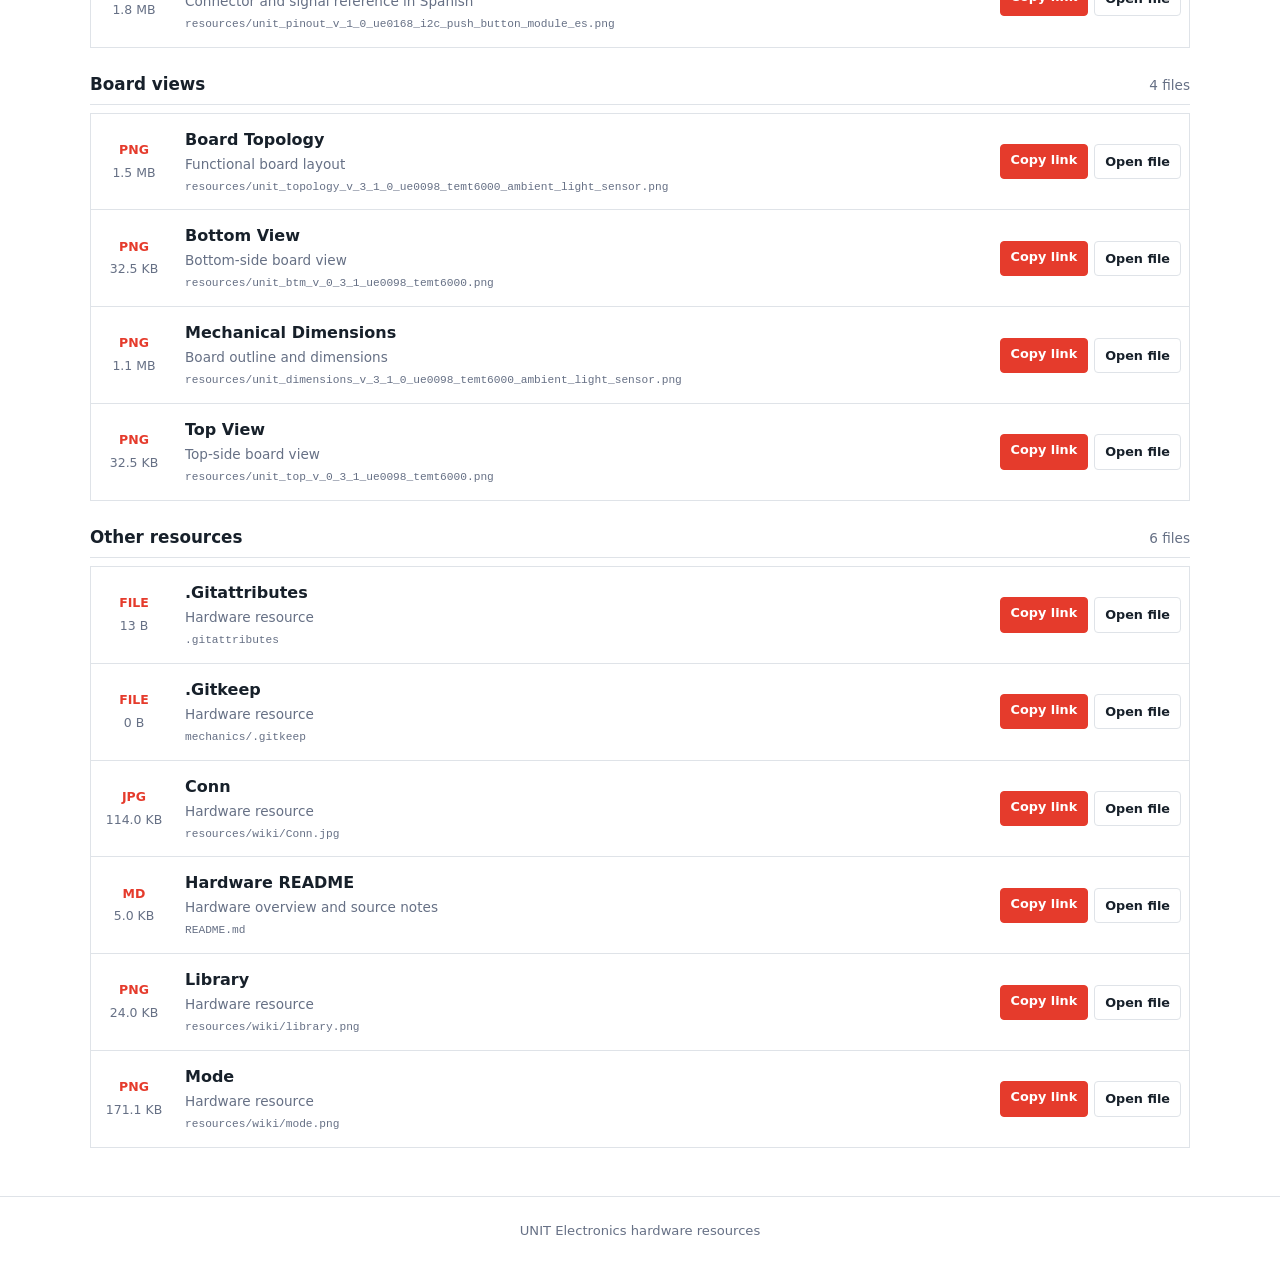
==== commit 410d4af8: "Auto-update hardware documentation" ====
--- a/docs/hardware/index.html
+++ b/docs/hardware/index.html
@@ -139,7 +139,7 @@
       <h1>DevLab I2C Push Button Module</h1>
       <p class="subtitle">Direct links to hardware documentation and product files for use in external platforms.</p>
       <div class="summary" aria-label="Resource summary">
-        <span><strong>22</strong> files</span>
+        <span><strong>23</strong> files</span>
         <span><strong>13</strong> images</span>
         <span><strong>6</strong> formats</span>
         <span><strong>49.4 MB</strong> total</span>
@@ -448,7 +448,7 @@
       <section class="resource-section">
         <div class="section-heading">
           <h2>Other resources</h2>
-          <span>5 files</span>
+          <span>6 files</span>
         </div>
         <div class="resource-list">
         <article class="resource-item" data-search=".gitattributes .gitattributes hardware resource">
@@ -464,6 +464,22 @@
           <div class="actions">
             <button class="button primary copy-link" type="button" data-url=".gitattributes">Copy link</button>
             <a class="button" href=".gitattributes" target="_blank" rel="noopener">Open file</a>
+          </div>
+        </article>
+
+        <article class="resource-item" data-search=".gitkeep mechanics/.gitkeep hardware resource">
+          <div class="file-meta">
+            <strong class="file-type">FILE</strong>
+            <span class="file-size">0 B</span>
+          </div>
+          <div class="resource-details">
+            <h3>.Gitkeep</h3>
+            <p>Hardware resource</p>
+            <code title="mechanics/.gitkeep">mechanics/.gitkeep</code>
+          </div>
+          <div class="actions">
+            <button class="button primary copy-link" type="button" data-url="mechanics/.gitkeep">Copy link</button>
+            <a class="button" href="mechanics/.gitkeep" target="_blank" rel="noopener">Open file</a>
           </div>
         </article>
 
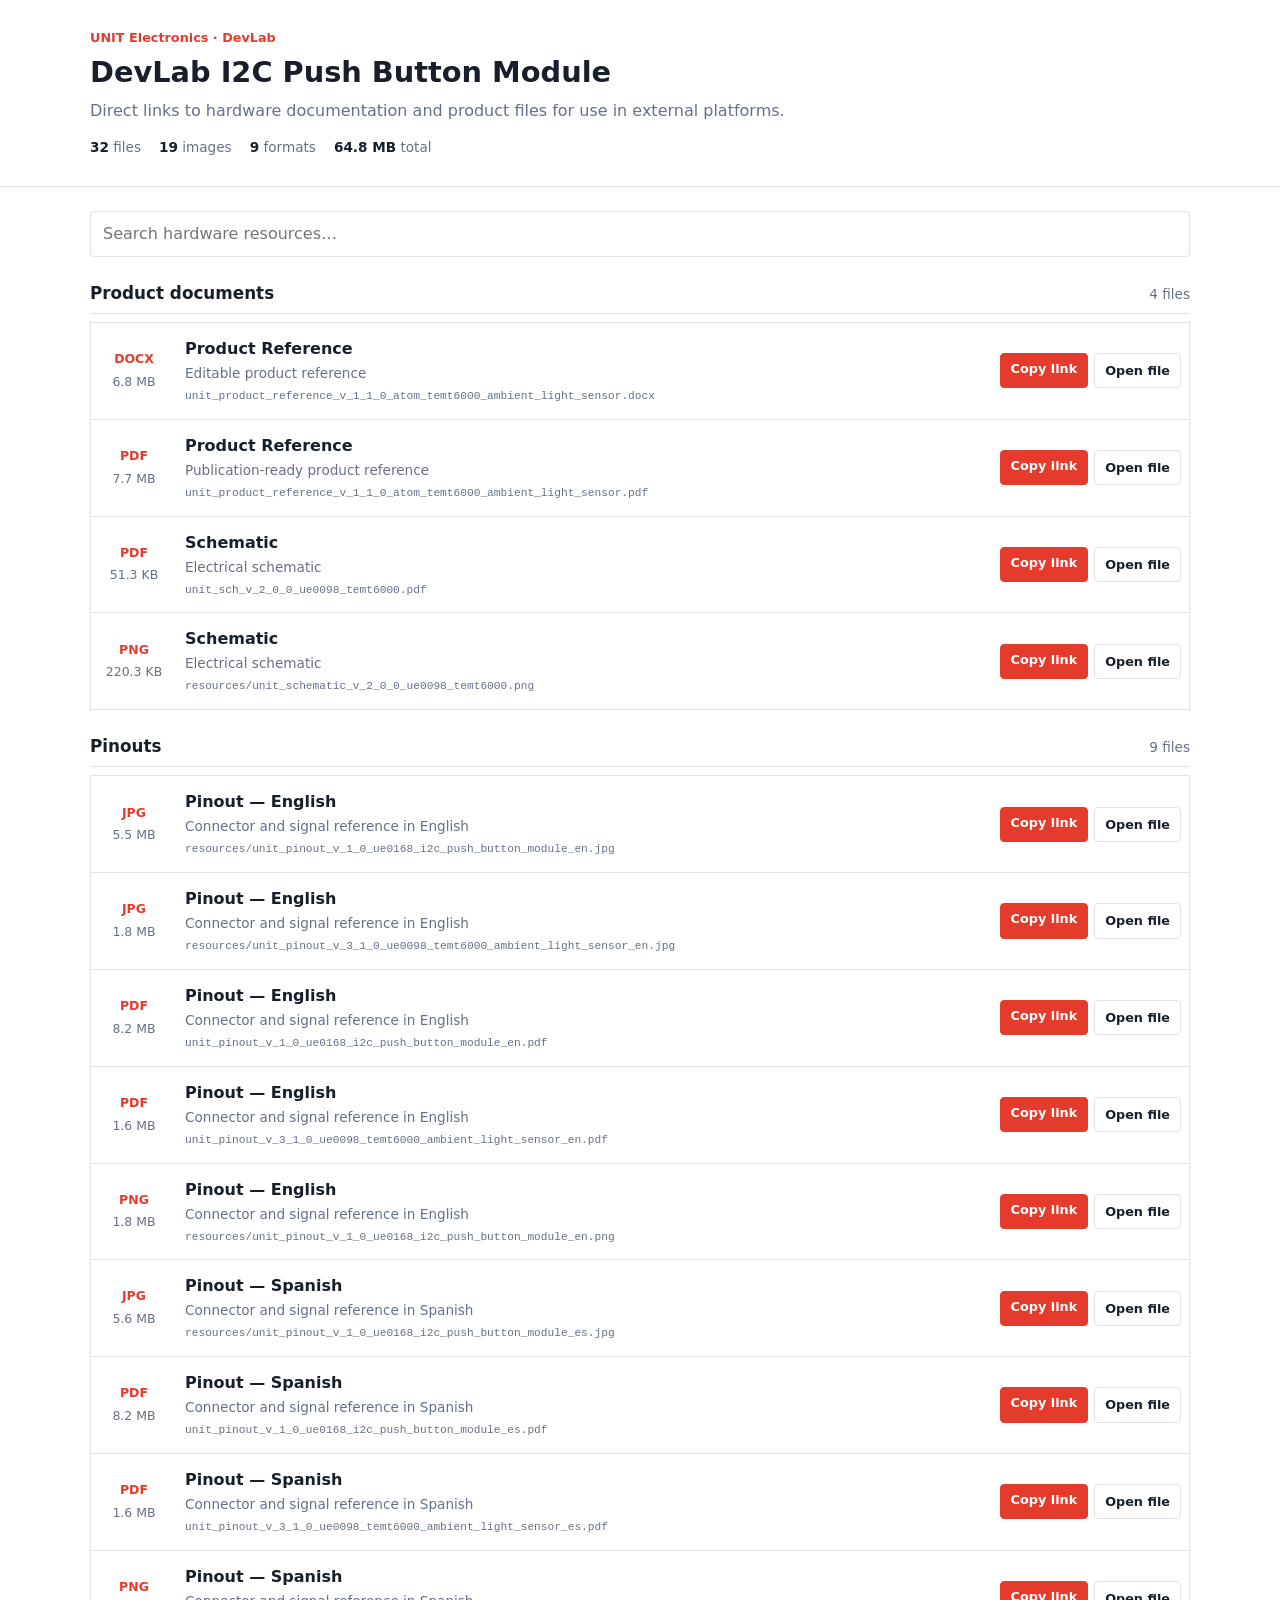
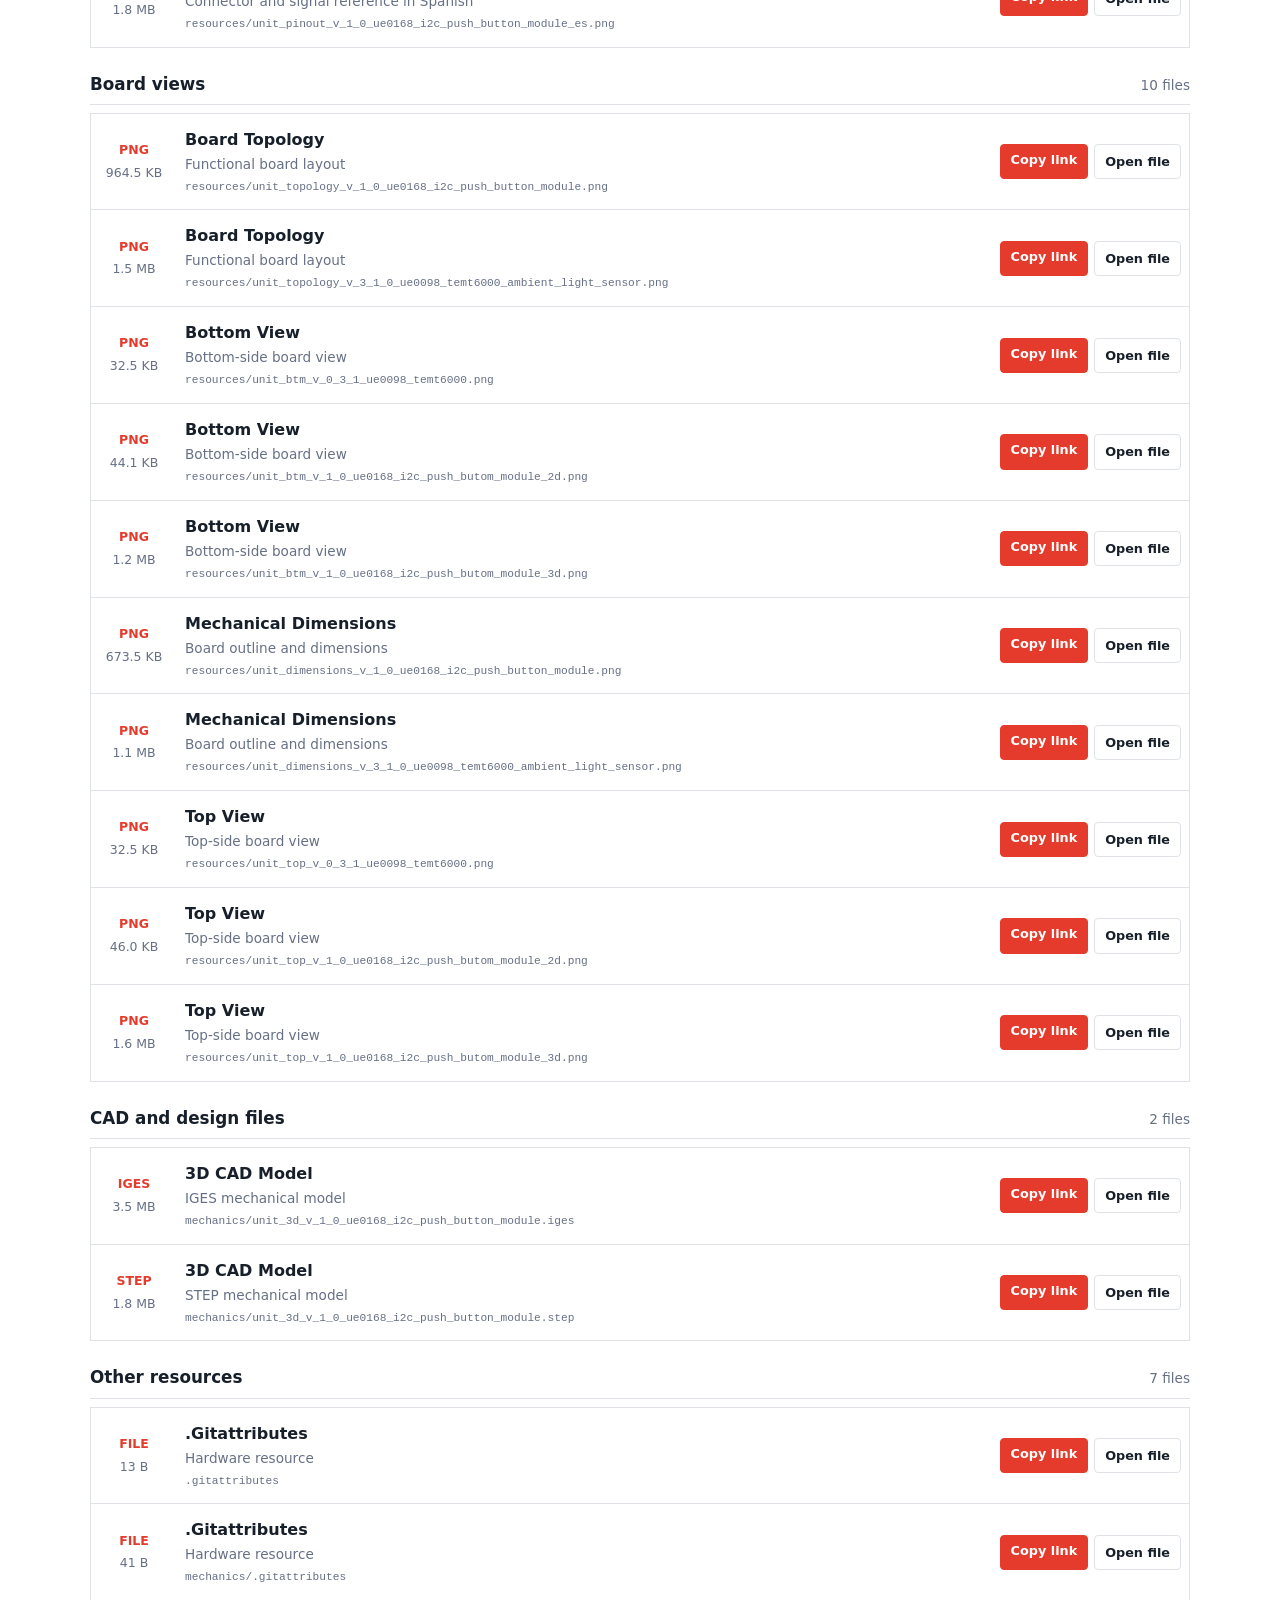
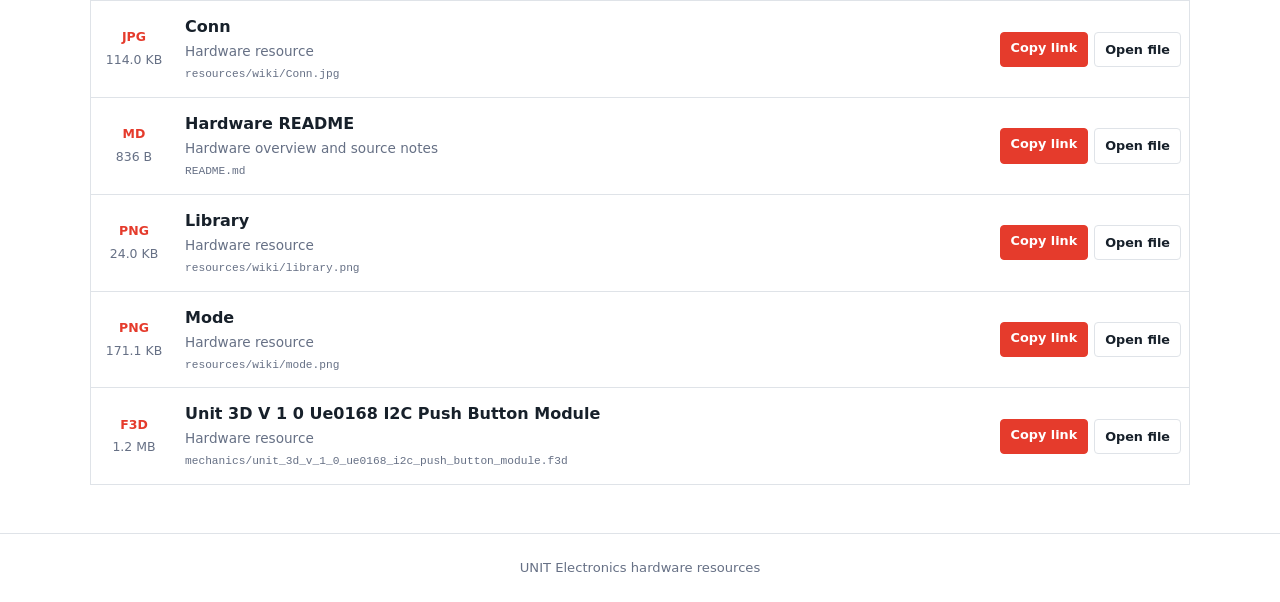
==== commit f5e91eaa: "Auto-update hardware documentation" ====
--- a/docs/hardware/index.html
+++ b/docs/hardware/index.html
@@ -139,10 +139,10 @@
       <h1>DevLab I2C Push Button Module</h1>
       <p class="subtitle">Direct links to hardware documentation and product files for use in external platforms.</p>
       <div class="summary" aria-label="Resource summary">
-        <span><strong>23</strong> files</span>
-        <span><strong>13</strong> images</span>
-        <span><strong>6</strong> formats</span>
-        <span><strong>49.4 MB</strong> total</span>
+        <span><strong>32</strong> files</span>
+        <span><strong>19</strong> images</span>
+        <span><strong>9</strong> formats</span>
+        <span><strong>64.8 MB</strong> total</span>
       </div>
     </div>
   </header>
@@ -161,7 +161,7 @@
         <article class="resource-item" data-search="product reference unit_product_reference_v_1_1_0_atom_temt6000_ambient_light_sensor.docx editable product reference">
           <div class="file-meta">
             <strong class="file-type">DOCX</strong>
-            <span class="file-size">4.5 MB</span>
+            <span class="file-size">6.8 MB</span>
           </div>
           <div class="resource-details">
             <h3>Product Reference</h3>
@@ -177,7 +177,7 @@
         <article class="resource-item" data-search="product reference unit_product_reference_v_1_1_0_atom_temt6000_ambient_light_sensor.pdf publication-ready product reference">
           <div class="file-meta">
             <strong class="file-type">PDF</strong>
-            <span class="file-size">5.6 MB</span>
+            <span class="file-size">7.7 MB</span>
           </div>
           <div class="resource-details">
             <h3>Product Reference</h3>
@@ -377,9 +377,25 @@
       <section class="resource-section">
         <div class="section-heading">
           <h2>Board views</h2>
-          <span>4 files</span>
+          <span>10 files</span>
         </div>
         <div class="resource-list">
+        <article class="resource-item" data-search="board topology resources/unit_topology_v_1_0_ue0168_i2c_push_button_module.png functional board layout">
+          <div class="file-meta">
+            <strong class="file-type">PNG</strong>
+            <span class="file-size">964.5 KB</span>
+          </div>
+          <div class="resource-details">
+            <h3>Board Topology</h3>
+            <p>Functional board layout</p>
+            <code title="resources/unit_topology_v_1_0_ue0168_i2c_push_button_module.png">resources/unit_topology_v_1_0_ue0168_i2c_push_button_module.png</code>
+          </div>
+          <div class="actions">
+            <button class="button primary copy-link" type="button" data-url="resources/unit_topology_v_1_0_ue0168_i2c_push_button_module.png">Copy link</button>
+            <a class="button" href="resources/unit_topology_v_1_0_ue0168_i2c_push_button_module.png" target="_blank" rel="noopener">Open file</a>
+          </div>
+        </article>
+
         <article class="resource-item" data-search="board topology resources/unit_topology_v_3_1_0_ue0098_temt6000_ambient_light_sensor.png functional board layout">
           <div class="file-meta">
             <strong class="file-type">PNG</strong>
@@ -412,6 +428,54 @@
           </div>
         </article>
 
+        <article class="resource-item" data-search="bottom view resources/unit_btm_v_1_0_ue0168_i2c_push_butom_module_2d.png bottom-side board view">
+          <div class="file-meta">
+            <strong class="file-type">PNG</strong>
+            <span class="file-size">44.1 KB</span>
+          </div>
+          <div class="resource-details">
+            <h3>Bottom View</h3>
+            <p>Bottom-side board view</p>
+            <code title="resources/unit_btm_v_1_0_ue0168_i2c_push_butom_module_2d.png">resources/unit_btm_v_1_0_ue0168_i2c_push_butom_module_2d.png</code>
+          </div>
+          <div class="actions">
+            <button class="button primary copy-link" type="button" data-url="resources/unit_btm_v_1_0_ue0168_i2c_push_butom_module_2d.png">Copy link</button>
+            <a class="button" href="resources/unit_btm_v_1_0_ue0168_i2c_push_butom_module_2d.png" target="_blank" rel="noopener">Open file</a>
+          </div>
+        </article>
+
+        <article class="resource-item" data-search="bottom view resources/unit_btm_v_1_0_ue0168_i2c_push_butom_module_3d.png bottom-side board view">
+          <div class="file-meta">
+            <strong class="file-type">PNG</strong>
+            <span class="file-size">1.2 MB</span>
+          </div>
+          <div class="resource-details">
+            <h3>Bottom View</h3>
+            <p>Bottom-side board view</p>
+            <code title="resources/unit_btm_v_1_0_ue0168_i2c_push_butom_module_3d.png">resources/unit_btm_v_1_0_ue0168_i2c_push_butom_module_3d.png</code>
+          </div>
+          <div class="actions">
+            <button class="button primary copy-link" type="button" data-url="resources/unit_btm_v_1_0_ue0168_i2c_push_butom_module_3d.png">Copy link</button>
+            <a class="button" href="resources/unit_btm_v_1_0_ue0168_i2c_push_butom_module_3d.png" target="_blank" rel="noopener">Open file</a>
+          </div>
+        </article>
+
+        <article class="resource-item" data-search="mechanical dimensions resources/unit_dimensions_v_1_0_ue0168_i2c_push_button_module.png board outline and dimensions">
+          <div class="file-meta">
+            <strong class="file-type">PNG</strong>
+            <span class="file-size">673.5 KB</span>
+          </div>
+          <div class="resource-details">
+            <h3>Mechanical Dimensions</h3>
+            <p>Board outline and dimensions</p>
+            <code title="resources/unit_dimensions_v_1_0_ue0168_i2c_push_button_module.png">resources/unit_dimensions_v_1_0_ue0168_i2c_push_button_module.png</code>
+          </div>
+          <div class="actions">
+            <button class="button primary copy-link" type="button" data-url="resources/unit_dimensions_v_1_0_ue0168_i2c_push_button_module.png">Copy link</button>
+            <a class="button" href="resources/unit_dimensions_v_1_0_ue0168_i2c_push_button_module.png" target="_blank" rel="noopener">Open file</a>
+          </div>
+        </article>
+
         <article class="resource-item" data-search="mechanical dimensions resources/unit_dimensions_v_3_1_0_ue0098_temt6000_ambient_light_sensor.png board outline and dimensions">
           <div class="file-meta">
             <strong class="file-type">PNG</strong>
@@ -441,6 +505,77 @@
           <div class="actions">
             <button class="button primary copy-link" type="button" data-url="resources/unit_top_v_0_3_1_ue0098_temt6000.png">Copy link</button>
             <a class="button" href="resources/unit_top_v_0_3_1_ue0098_temt6000.png" target="_blank" rel="noopener">Open file</a>
+          </div>
+        </article>
+
+        <article class="resource-item" data-search="top view resources/unit_top_v_1_0_ue0168_i2c_push_butom_module_2d.png top-side board view">
+          <div class="file-meta">
+            <strong class="file-type">PNG</strong>
+            <span class="file-size">46.0 KB</span>
+          </div>
+          <div class="resource-details">
+            <h3>Top View</h3>
+            <p>Top-side board view</p>
+            <code title="resources/unit_top_v_1_0_ue0168_i2c_push_butom_module_2d.png">resources/unit_top_v_1_0_ue0168_i2c_push_butom_module_2d.png</code>
+          </div>
+          <div class="actions">
+            <button class="button primary copy-link" type="button" data-url="resources/unit_top_v_1_0_ue0168_i2c_push_butom_module_2d.png">Copy link</button>
+            <a class="button" href="resources/unit_top_v_1_0_ue0168_i2c_push_butom_module_2d.png" target="_blank" rel="noopener">Open file</a>
+          </div>
+        </article>
+
+        <article class="resource-item" data-search="top view resources/unit_top_v_1_0_ue0168_i2c_push_butom_module_3d.png top-side board view">
+          <div class="file-meta">
+            <strong class="file-type">PNG</strong>
+            <span class="file-size">1.6 MB</span>
+          </div>
+          <div class="resource-details">
+            <h3>Top View</h3>
+            <p>Top-side board view</p>
+            <code title="resources/unit_top_v_1_0_ue0168_i2c_push_butom_module_3d.png">resources/unit_top_v_1_0_ue0168_i2c_push_butom_module_3d.png</code>
+          </div>
+          <div class="actions">
+            <button class="button primary copy-link" type="button" data-url="resources/unit_top_v_1_0_ue0168_i2c_push_butom_module_3d.png">Copy link</button>
+            <a class="button" href="resources/unit_top_v_1_0_ue0168_i2c_push_butom_module_3d.png" target="_blank" rel="noopener">Open file</a>
+          </div>
+        </article>
+        </div>
+      </section>
+      <section class="resource-section">
+        <div class="section-heading">
+          <h2>CAD and design files</h2>
+          <span>2 files</span>
+        </div>
+        <div class="resource-list">
+        <article class="resource-item" data-search="3d cad model mechanics/unit_3d_v_1_0_ue0168_i2c_push_button_module.iges iges mechanical model">
+          <div class="file-meta">
+            <strong class="file-type">IGES</strong>
+            <span class="file-size">3.5 MB</span>
+          </div>
+          <div class="resource-details">
+            <h3>3D CAD Model</h3>
+            <p>IGES mechanical model</p>
+            <code title="mechanics/unit_3d_v_1_0_ue0168_i2c_push_button_module.iges">mechanics/unit_3d_v_1_0_ue0168_i2c_push_button_module.iges</code>
+          </div>
+          <div class="actions">
+            <button class="button primary copy-link" type="button" data-url="mechanics/unit_3d_v_1_0_ue0168_i2c_push_button_module.iges">Copy link</button>
+            <a class="button" href="mechanics/unit_3d_v_1_0_ue0168_i2c_push_button_module.iges" target="_blank" rel="noopener">Open file</a>
+          </div>
+        </article>
+
+        <article class="resource-item" data-search="3d cad model mechanics/unit_3d_v_1_0_ue0168_i2c_push_button_module.step step mechanical model">
+          <div class="file-meta">
+            <strong class="file-type">STEP</strong>
+            <span class="file-size">1.8 MB</span>
+          </div>
+          <div class="resource-details">
+            <h3>3D CAD Model</h3>
+            <p>STEP mechanical model</p>
+            <code title="mechanics/unit_3d_v_1_0_ue0168_i2c_push_button_module.step">mechanics/unit_3d_v_1_0_ue0168_i2c_push_button_module.step</code>
+          </div>
+          <div class="actions">
+            <button class="button primary copy-link" type="button" data-url="mechanics/unit_3d_v_1_0_ue0168_i2c_push_button_module.step">Copy link</button>
+            <a class="button" href="mechanics/unit_3d_v_1_0_ue0168_i2c_push_button_module.step" target="_blank" rel="noopener">Open file</a>
           </div>
         </article>
         </div>
@@ -448,7 +583,7 @@
       <section class="resource-section">
         <div class="section-heading">
           <h2>Other resources</h2>
-          <span>6 files</span>
+          <span>7 files</span>
         </div>
         <div class="resource-list">
         <article class="resource-item" data-search=".gitattributes .gitattributes hardware resource">
@@ -467,19 +602,19 @@
           </div>
         </article>
 
-        <article class="resource-item" data-search=".gitkeep mechanics/.gitkeep hardware resource">
+        <article class="resource-item" data-search=".gitattributes mechanics/.gitattributes hardware resource">
           <div class="file-meta">
             <strong class="file-type">FILE</strong>
-            <span class="file-size">0 B</span>
-          </div>
-          <div class="resource-details">
-            <h3>.Gitkeep</h3>
+            <span class="file-size">41 B</span>
+          </div>
+          <div class="resource-details">
+            <h3>.Gitattributes</h3>
             <p>Hardware resource</p>
-            <code title="mechanics/.gitkeep">mechanics/.gitkeep</code>
-          </div>
-          <div class="actions">
-            <button class="button primary copy-link" type="button" data-url="mechanics/.gitkeep">Copy link</button>
-            <a class="button" href="mechanics/.gitkeep" target="_blank" rel="noopener">Open file</a>
+            <code title="mechanics/.gitattributes">mechanics/.gitattributes</code>
+          </div>
+          <div class="actions">
+            <button class="button primary copy-link" type="button" data-url="mechanics/.gitattributes">Copy link</button>
+            <a class="button" href="mechanics/.gitattributes" target="_blank" rel="noopener">Open file</a>
           </div>
         </article>
 
@@ -502,7 +637,7 @@
         <article class="resource-item" data-search="hardware readme readme.md hardware overview and source notes">
           <div class="file-meta">
             <strong class="file-type">MD</strong>
-            <span class="file-size">5.0 KB</span>
+            <span class="file-size">836 B</span>
           </div>
           <div class="resource-details">
             <h3>Hardware README</h3>
@@ -544,6 +679,22 @@
           <div class="actions">
             <button class="button primary copy-link" type="button" data-url="resources/wiki/mode.png">Copy link</button>
             <a class="button" href="resources/wiki/mode.png" target="_blank" rel="noopener">Open file</a>
+          </div>
+        </article>
+
+        <article class="resource-item" data-search="unit 3d v 1 0 ue0168 i2c push button module mechanics/unit_3d_v_1_0_ue0168_i2c_push_button_module.f3d hardware resource">
+          <div class="file-meta">
+            <strong class="file-type">F3D</strong>
+            <span class="file-size">1.2 MB</span>
+          </div>
+          <div class="resource-details">
+            <h3>Unit 3D V 1 0 Ue0168 I2C Push Button Module</h3>
+            <p>Hardware resource</p>
+            <code title="mechanics/unit_3d_v_1_0_ue0168_i2c_push_button_module.f3d">mechanics/unit_3d_v_1_0_ue0168_i2c_push_button_module.f3d</code>
+          </div>
+          <div class="actions">
+            <button class="button primary copy-link" type="button" data-url="mechanics/unit_3d_v_1_0_ue0168_i2c_push_button_module.f3d">Copy link</button>
+            <a class="button" href="mechanics/unit_3d_v_1_0_ue0168_i2c_push_button_module.f3d" target="_blank" rel="noopener">Open file</a>
           </div>
         </article>
         </div>
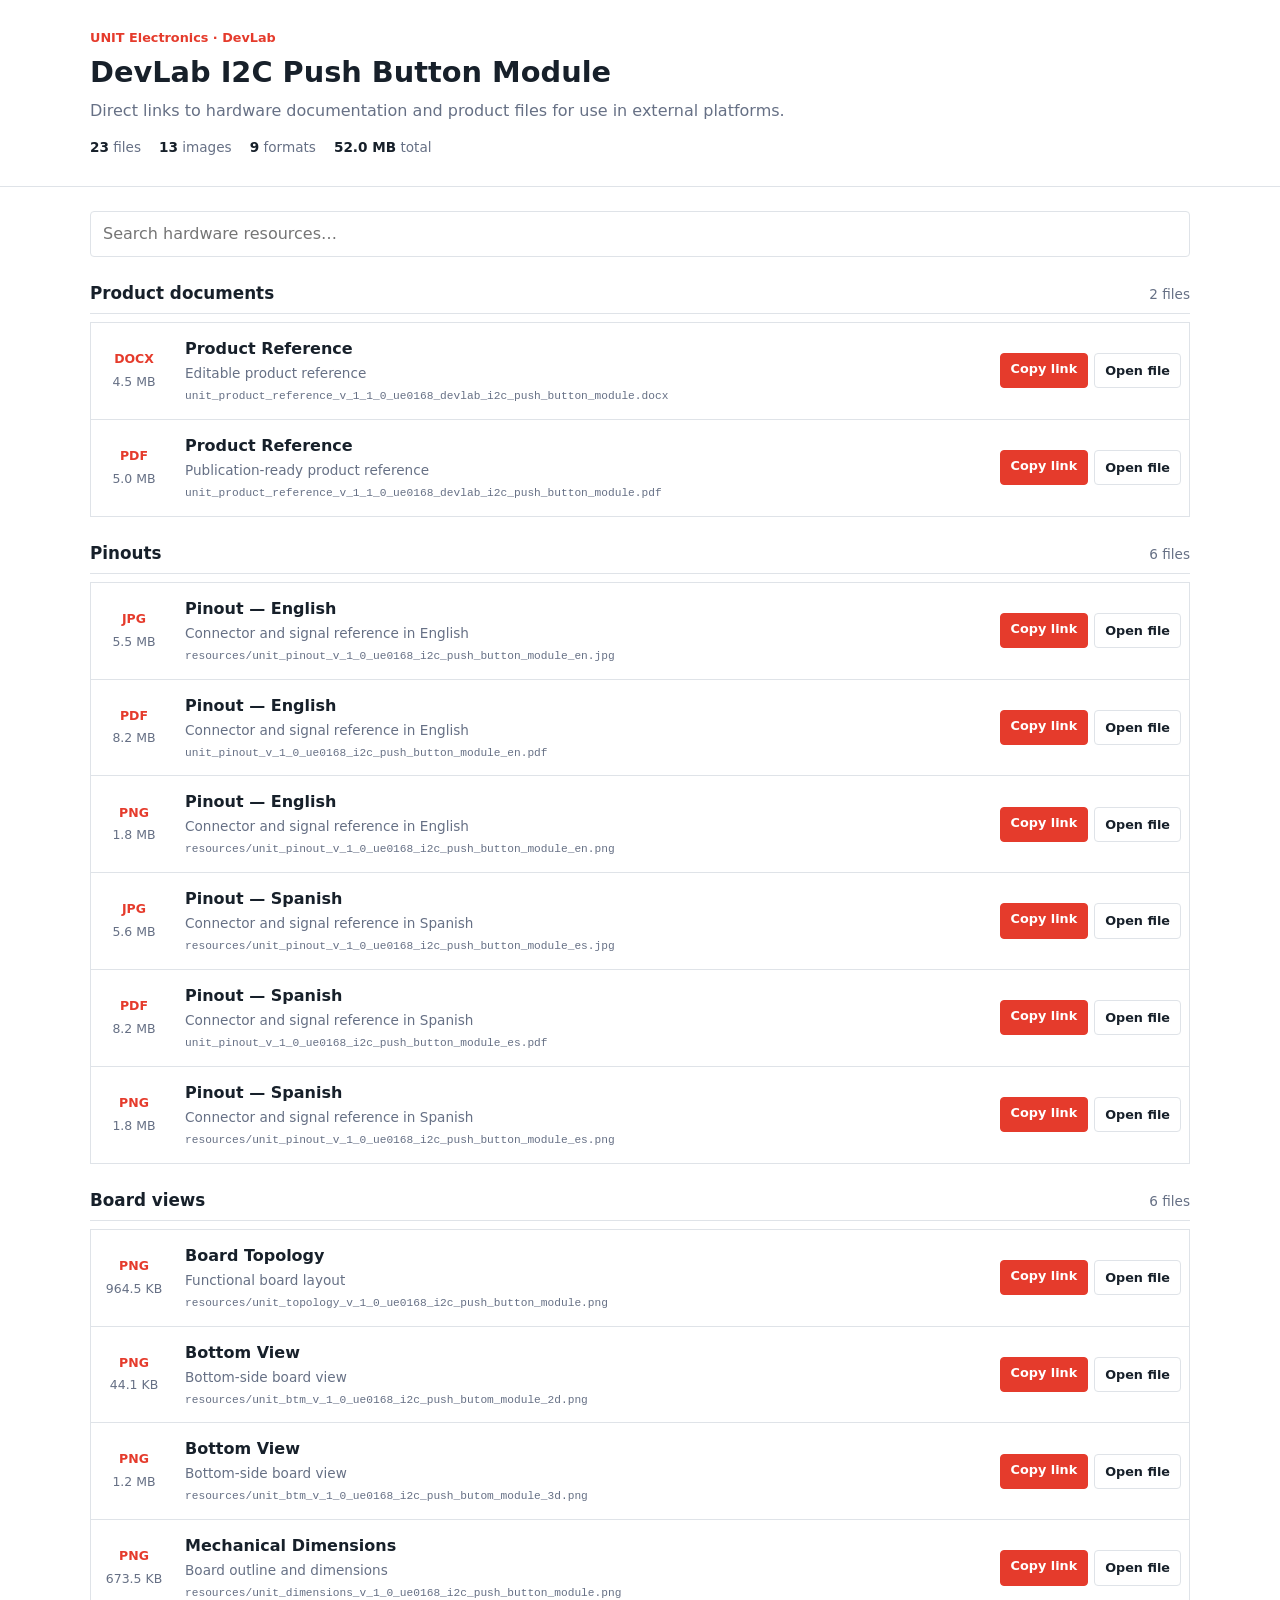
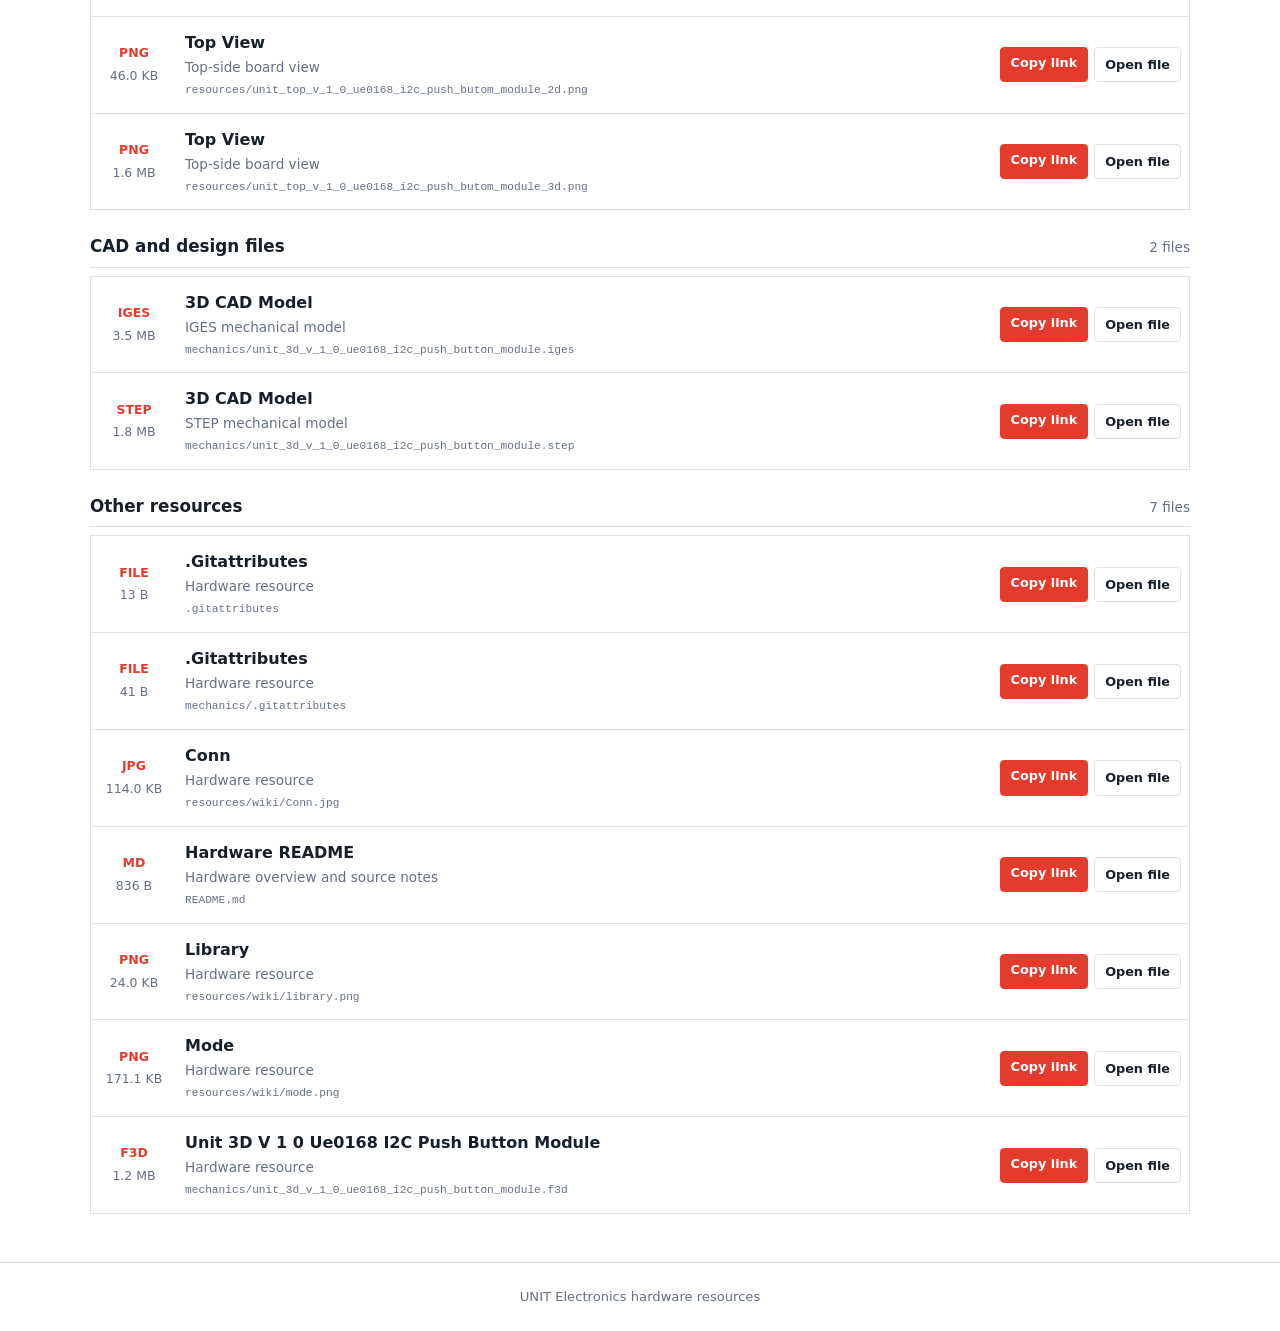
==== commit 6880496b: "Auto-update hardware documentation" ====
--- a/docs/hardware/index.html
+++ b/docs/hardware/index.html
@@ -139,10 +139,10 @@
       <h1>DevLab I2C Push Button Module</h1>
       <p class="subtitle">Direct links to hardware documentation and product files for use in external platforms.</p>
       <div class="summary" aria-label="Resource summary">
-        <span><strong>32</strong> files</span>
-        <span><strong>19</strong> images</span>
+        <span><strong>23</strong> files</span>
+        <span><strong>13</strong> images</span>
         <span><strong>9</strong> formats</span>
-        <span><strong>64.8 MB</strong> total</span>
+        <span><strong>52.0 MB</strong> total</span>
       </div>
     </div>
   </header>
@@ -155,70 +155,38 @@
       <section class="resource-section">
         <div class="section-heading">
           <h2>Product documents</h2>
-          <span>4 files</span>
+          <span>2 files</span>
         </div>
         <div class="resource-list">
-        <article class="resource-item" data-search="product reference unit_product_reference_v_1_1_0_atom_temt6000_ambient_light_sensor.docx editable product reference">
+        <article class="resource-item" data-search="product reference unit_product_reference_v_1_1_0_ue0168_devlab_i2c_push_button_module.docx editable product reference">
           <div class="file-meta">
             <strong class="file-type">DOCX</strong>
-            <span class="file-size">6.8 MB</span>
+            <span class="file-size">4.5 MB</span>
           </div>
           <div class="resource-details">
             <h3>Product Reference</h3>
             <p>Editable product reference</p>
-            <code title="unit_product_reference_v_1_1_0_atom_temt6000_ambient_light_sensor.docx">unit_product_reference_v_1_1_0_atom_temt6000_ambient_light_sensor.docx</code>
-          </div>
-          <div class="actions">
-            <button class="button primary copy-link" type="button" data-url="unit_product_reference_v_1_1_0_atom_temt6000_ambient_light_sensor.docx">Copy link</button>
-            <a class="button" href="unit_product_reference_v_1_1_0_atom_temt6000_ambient_light_sensor.docx" target="_blank" rel="noopener">Open file</a>
-          </div>
-        </article>
-
-        <article class="resource-item" data-search="product reference unit_product_reference_v_1_1_0_atom_temt6000_ambient_light_sensor.pdf publication-ready product reference">
+            <code title="unit_product_reference_v_1_1_0_ue0168_devlab_i2c_push_button_module.docx">unit_product_reference_v_1_1_0_ue0168_devlab_i2c_push_button_module.docx</code>
+          </div>
+          <div class="actions">
+            <button class="button primary copy-link" type="button" data-url="unit_product_reference_v_1_1_0_ue0168_devlab_i2c_push_button_module.docx">Copy link</button>
+            <a class="button" href="unit_product_reference_v_1_1_0_ue0168_devlab_i2c_push_button_module.docx" target="_blank" rel="noopener">Open file</a>
+          </div>
+        </article>
+
+        <article class="resource-item" data-search="product reference unit_product_reference_v_1_1_0_ue0168_devlab_i2c_push_button_module.pdf publication-ready product reference">
           <div class="file-meta">
             <strong class="file-type">PDF</strong>
-            <span class="file-size">7.7 MB</span>
+            <span class="file-size">5.0 MB</span>
           </div>
           <div class="resource-details">
             <h3>Product Reference</h3>
             <p>Publication-ready product reference</p>
-            <code title="unit_product_reference_v_1_1_0_atom_temt6000_ambient_light_sensor.pdf">unit_product_reference_v_1_1_0_atom_temt6000_ambient_light_sensor.pdf</code>
-          </div>
-          <div class="actions">
-            <button class="button primary copy-link" type="button" data-url="unit_product_reference_v_1_1_0_atom_temt6000_ambient_light_sensor.pdf">Copy link</button>
-            <a class="button" href="unit_product_reference_v_1_1_0_atom_temt6000_ambient_light_sensor.pdf" target="_blank" rel="noopener">Open file</a>
-          </div>
-        </article>
-
-        <article class="resource-item" data-search="schematic unit_sch_v_2_0_0_ue0098_temt6000.pdf electrical schematic">
-          <div class="file-meta">
-            <strong class="file-type">PDF</strong>
-            <span class="file-size">51.3 KB</span>
-          </div>
-          <div class="resource-details">
-            <h3>Schematic</h3>
-            <p>Electrical schematic</p>
-            <code title="unit_sch_v_2_0_0_ue0098_temt6000.pdf">unit_sch_v_2_0_0_ue0098_temt6000.pdf</code>
-          </div>
-          <div class="actions">
-            <button class="button primary copy-link" type="button" data-url="unit_sch_v_2_0_0_ue0098_temt6000.pdf">Copy link</button>
-            <a class="button" href="unit_sch_v_2_0_0_ue0098_temt6000.pdf" target="_blank" rel="noopener">Open file</a>
-          </div>
-        </article>
-
-        <article class="resource-item" data-search="schematic resources/unit_schematic_v_2_0_0_ue0098_temt6000.png electrical schematic">
-          <div class="file-meta">
-            <strong class="file-type">PNG</strong>
-            <span class="file-size">220.3 KB</span>
-          </div>
-          <div class="resource-details">
-            <h3>Schematic</h3>
-            <p>Electrical schematic</p>
-            <code title="resources/unit_schematic_v_2_0_0_ue0098_temt6000.png">resources/unit_schematic_v_2_0_0_ue0098_temt6000.png</code>
-          </div>
-          <div class="actions">
-            <button class="button primary copy-link" type="button" data-url="resources/unit_schematic_v_2_0_0_ue0098_temt6000.png">Copy link</button>
-            <a class="button" href="resources/unit_schematic_v_2_0_0_ue0098_temt6000.png" target="_blank" rel="noopener">Open file</a>
+            <code title="unit_product_reference_v_1_1_0_ue0168_devlab_i2c_push_button_module.pdf">unit_product_reference_v_1_1_0_ue0168_devlab_i2c_push_button_module.pdf</code>
+          </div>
+          <div class="actions">
+            <button class="button primary copy-link" type="button" data-url="unit_product_reference_v_1_1_0_ue0168_devlab_i2c_push_button_module.pdf">Copy link</button>
+            <a class="button" href="unit_product_reference_v_1_1_0_ue0168_devlab_i2c_push_button_module.pdf" target="_blank" rel="noopener">Open file</a>
           </div>
         </article>
         </div>
@@ -226,7 +194,7 @@
       <section class="resource-section">
         <div class="section-heading">
           <h2>Pinouts</h2>
-          <span>9 files</span>
+          <span>6 files</span>
         </div>
         <div class="resource-list">
         <article class="resource-item" data-search="pinout — english resources/unit_pinout_v_1_0_ue0168_i2c_push_button_module_en.jpg connector and signal reference in english">
@@ -245,22 +213,6 @@
           </div>
         </article>
 
-        <article class="resource-item" data-search="pinout — english resources/unit_pinout_v_3_1_0_ue0098_temt6000_ambient_light_sensor_en.jpg connector and signal reference in english">
-          <div class="file-meta">
-            <strong class="file-type">JPG</strong>
-            <span class="file-size">1.8 MB</span>
-          </div>
-          <div class="resource-details">
-            <h3>Pinout — English</h3>
-            <p>Connector and signal reference in English</p>
-            <code title="resources/unit_pinout_v_3_1_0_ue0098_temt6000_ambient_light_sensor_en.jpg">resources/unit_pinout_v_3_1_0_ue0098_temt6000_ambient_light_sensor_en.jpg</code>
-          </div>
-          <div class="actions">
-            <button class="button primary copy-link" type="button" data-url="resources/unit_pinout_v_3_1_0_ue0098_temt6000_ambient_light_sensor_en.jpg">Copy link</button>
-            <a class="button" href="resources/unit_pinout_v_3_1_0_ue0098_temt6000_ambient_light_sensor_en.jpg" target="_blank" rel="noopener">Open file</a>
-          </div>
-        </article>
-
         <article class="resource-item" data-search="pinout — english unit_pinout_v_1_0_ue0168_i2c_push_button_module_en.pdf connector and signal reference in english">
           <div class="file-meta">
             <strong class="file-type">PDF</strong>
@@ -277,22 +229,6 @@
           </div>
         </article>
 
-        <article class="resource-item" data-search="pinout — english unit_pinout_v_3_1_0_ue0098_temt6000_ambient_light_sensor_en.pdf connector and signal reference in english">
-          <div class="file-meta">
-            <strong class="file-type">PDF</strong>
-            <span class="file-size">1.6 MB</span>
-          </div>
-          <div class="resource-details">
-            <h3>Pinout — English</h3>
-            <p>Connector and signal reference in English</p>
-            <code title="unit_pinout_v_3_1_0_ue0098_temt6000_ambient_light_sensor_en.pdf">unit_pinout_v_3_1_0_ue0098_temt6000_ambient_light_sensor_en.pdf</code>
-          </div>
-          <div class="actions">
-            <button class="button primary copy-link" type="button" data-url="unit_pinout_v_3_1_0_ue0098_temt6000_ambient_light_sensor_en.pdf">Copy link</button>
-            <a class="button" href="unit_pinout_v_3_1_0_ue0098_temt6000_ambient_light_sensor_en.pdf" target="_blank" rel="noopener">Open file</a>
-          </div>
-        </article>
-
         <article class="resource-item" data-search="pinout — english resources/unit_pinout_v_1_0_ue0168_i2c_push_button_module_en.png connector and signal reference in english">
           <div class="file-meta">
             <strong class="file-type">PNG</strong>
@@ -338,22 +274,6 @@
           <div class="actions">
             <button class="button primary copy-link" type="button" data-url="unit_pinout_v_1_0_ue0168_i2c_push_button_module_es.pdf">Copy link</button>
             <a class="button" href="unit_pinout_v_1_0_ue0168_i2c_push_button_module_es.pdf" target="_blank" rel="noopener">Open file</a>
-          </div>
-        </article>
-
-        <article class="resource-item" data-search="pinout — spanish unit_pinout_v_3_1_0_ue0098_temt6000_ambient_light_sensor_es.pdf connector and signal reference in spanish">
-          <div class="file-meta">
-            <strong class="file-type">PDF</strong>
-            <span class="file-size">1.6 MB</span>
-          </div>
-          <div class="resource-details">
-            <h3>Pinout — Spanish</h3>
-            <p>Connector and signal reference in Spanish</p>
-            <code title="unit_pinout_v_3_1_0_ue0098_temt6000_ambient_light_sensor_es.pdf">unit_pinout_v_3_1_0_ue0098_temt6000_ambient_light_sensor_es.pdf</code>
-          </div>
-          <div class="actions">
-            <button class="button primary copy-link" type="button" data-url="unit_pinout_v_3_1_0_ue0098_temt6000_ambient_light_sensor_es.pdf">Copy link</button>
-            <a class="button" href="unit_pinout_v_3_1_0_ue0098_temt6000_ambient_light_sensor_es.pdf" target="_blank" rel="noopener">Open file</a>
           </div>
         </article>
 
@@ -377,7 +297,7 @@
       <section class="resource-section">
         <div class="section-heading">
           <h2>Board views</h2>
-          <span>10 files</span>
+          <span>6 files</span>
         </div>
         <div class="resource-list">
         <article class="resource-item" data-search="board topology resources/unit_topology_v_1_0_ue0168_i2c_push_button_module.png functional board layout">
@@ -396,38 +316,6 @@
           </div>
         </article>
 
-        <article class="resource-item" data-search="board topology resources/unit_topology_v_3_1_0_ue0098_temt6000_ambient_light_sensor.png functional board layout">
-          <div class="file-meta">
-            <strong class="file-type">PNG</strong>
-            <span class="file-size">1.5 MB</span>
-          </div>
-          <div class="resource-details">
-            <h3>Board Topology</h3>
-            <p>Functional board layout</p>
-            <code title="resources/unit_topology_v_3_1_0_ue0098_temt6000_ambient_light_sensor.png">resources/unit_topology_v_3_1_0_ue0098_temt6000_ambient_light_sensor.png</code>
-          </div>
-          <div class="actions">
-            <button class="button primary copy-link" type="button" data-url="resources/unit_topology_v_3_1_0_ue0098_temt6000_ambient_light_sensor.png">Copy link</button>
-            <a class="button" href="resources/unit_topology_v_3_1_0_ue0098_temt6000_ambient_light_sensor.png" target="_blank" rel="noopener">Open file</a>
-          </div>
-        </article>
-
-        <article class="resource-item" data-search="bottom view resources/unit_btm_v_0_3_1_ue0098_temt6000.png bottom-side board view">
-          <div class="file-meta">
-            <strong class="file-type">PNG</strong>
-            <span class="file-size">32.5 KB</span>
-          </div>
-          <div class="resource-details">
-            <h3>Bottom View</h3>
-            <p>Bottom-side board view</p>
-            <code title="resources/unit_btm_v_0_3_1_ue0098_temt6000.png">resources/unit_btm_v_0_3_1_ue0098_temt6000.png</code>
-          </div>
-          <div class="actions">
-            <button class="button primary copy-link" type="button" data-url="resources/unit_btm_v_0_3_1_ue0098_temt6000.png">Copy link</button>
-            <a class="button" href="resources/unit_btm_v_0_3_1_ue0098_temt6000.png" target="_blank" rel="noopener">Open file</a>
-          </div>
-        </article>
-
         <article class="resource-item" data-search="bottom view resources/unit_btm_v_1_0_ue0168_i2c_push_butom_module_2d.png bottom-side board view">
           <div class="file-meta">
             <strong class="file-type">PNG</strong>
@@ -473,38 +361,6 @@
           <div class="actions">
             <button class="button primary copy-link" type="button" data-url="resources/unit_dimensions_v_1_0_ue0168_i2c_push_button_module.png">Copy link</button>
             <a class="button" href="resources/unit_dimensions_v_1_0_ue0168_i2c_push_button_module.png" target="_blank" rel="noopener">Open file</a>
-          </div>
-        </article>
-
-        <article class="resource-item" data-search="mechanical dimensions resources/unit_dimensions_v_3_1_0_ue0098_temt6000_ambient_light_sensor.png board outline and dimensions">
-          <div class="file-meta">
-            <strong class="file-type">PNG</strong>
-            <span class="file-size">1.1 MB</span>
-          </div>
-          <div class="resource-details">
-            <h3>Mechanical Dimensions</h3>
-            <p>Board outline and dimensions</p>
-            <code title="resources/unit_dimensions_v_3_1_0_ue0098_temt6000_ambient_light_sensor.png">resources/unit_dimensions_v_3_1_0_ue0098_temt6000_ambient_light_sensor.png</code>
-          </div>
-          <div class="actions">
-            <button class="button primary copy-link" type="button" data-url="resources/unit_dimensions_v_3_1_0_ue0098_temt6000_ambient_light_sensor.png">Copy link</button>
-            <a class="button" href="resources/unit_dimensions_v_3_1_0_ue0098_temt6000_ambient_light_sensor.png" target="_blank" rel="noopener">Open file</a>
-          </div>
-        </article>
-
-        <article class="resource-item" data-search="top view resources/unit_top_v_0_3_1_ue0098_temt6000.png top-side board view">
-          <div class="file-meta">
-            <strong class="file-type">PNG</strong>
-            <span class="file-size">32.5 KB</span>
-          </div>
-          <div class="resource-details">
-            <h3>Top View</h3>
-            <p>Top-side board view</p>
-            <code title="resources/unit_top_v_0_3_1_ue0098_temt6000.png">resources/unit_top_v_0_3_1_ue0098_temt6000.png</code>
-          </div>
-          <div class="actions">
-            <button class="button primary copy-link" type="button" data-url="resources/unit_top_v_0_3_1_ue0098_temt6000.png">Copy link</button>
-            <a class="button" href="resources/unit_top_v_0_3_1_ue0098_temt6000.png" target="_blank" rel="noopener">Open file</a>
           </div>
         </article>
 
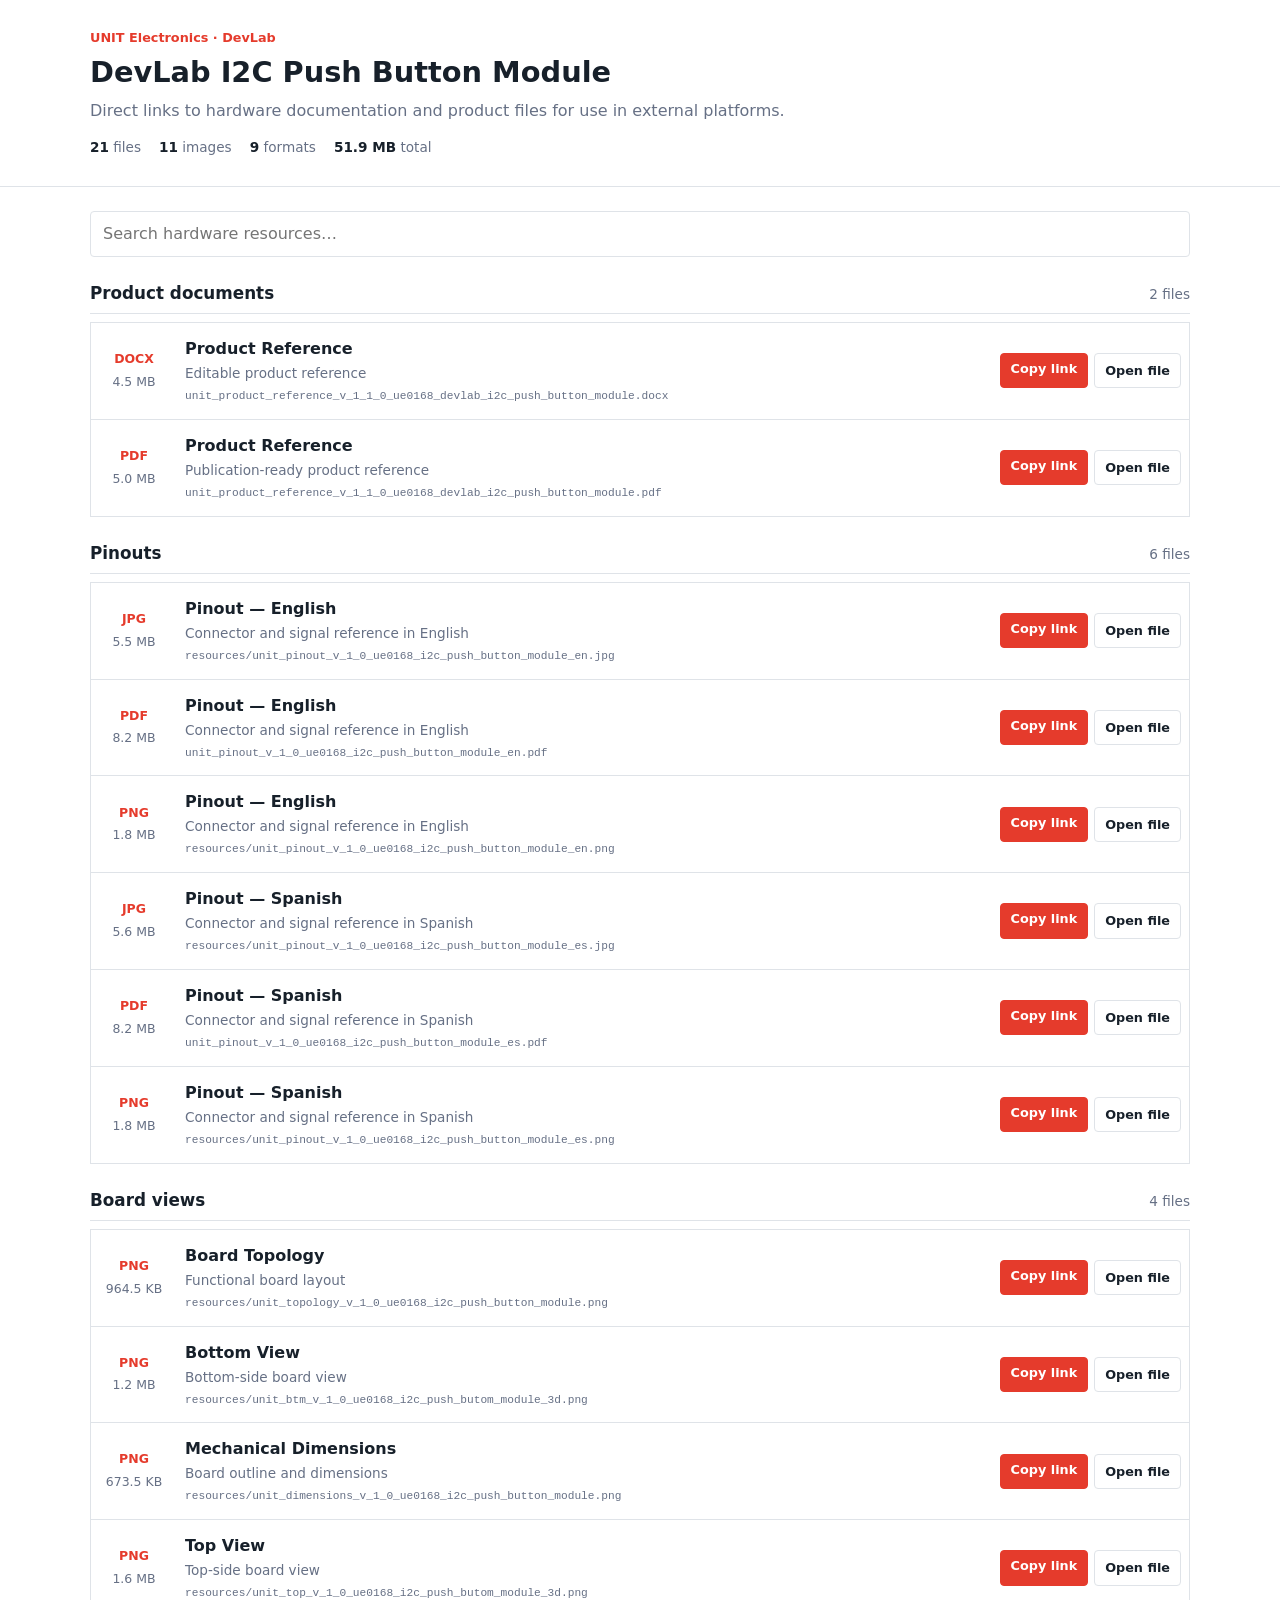
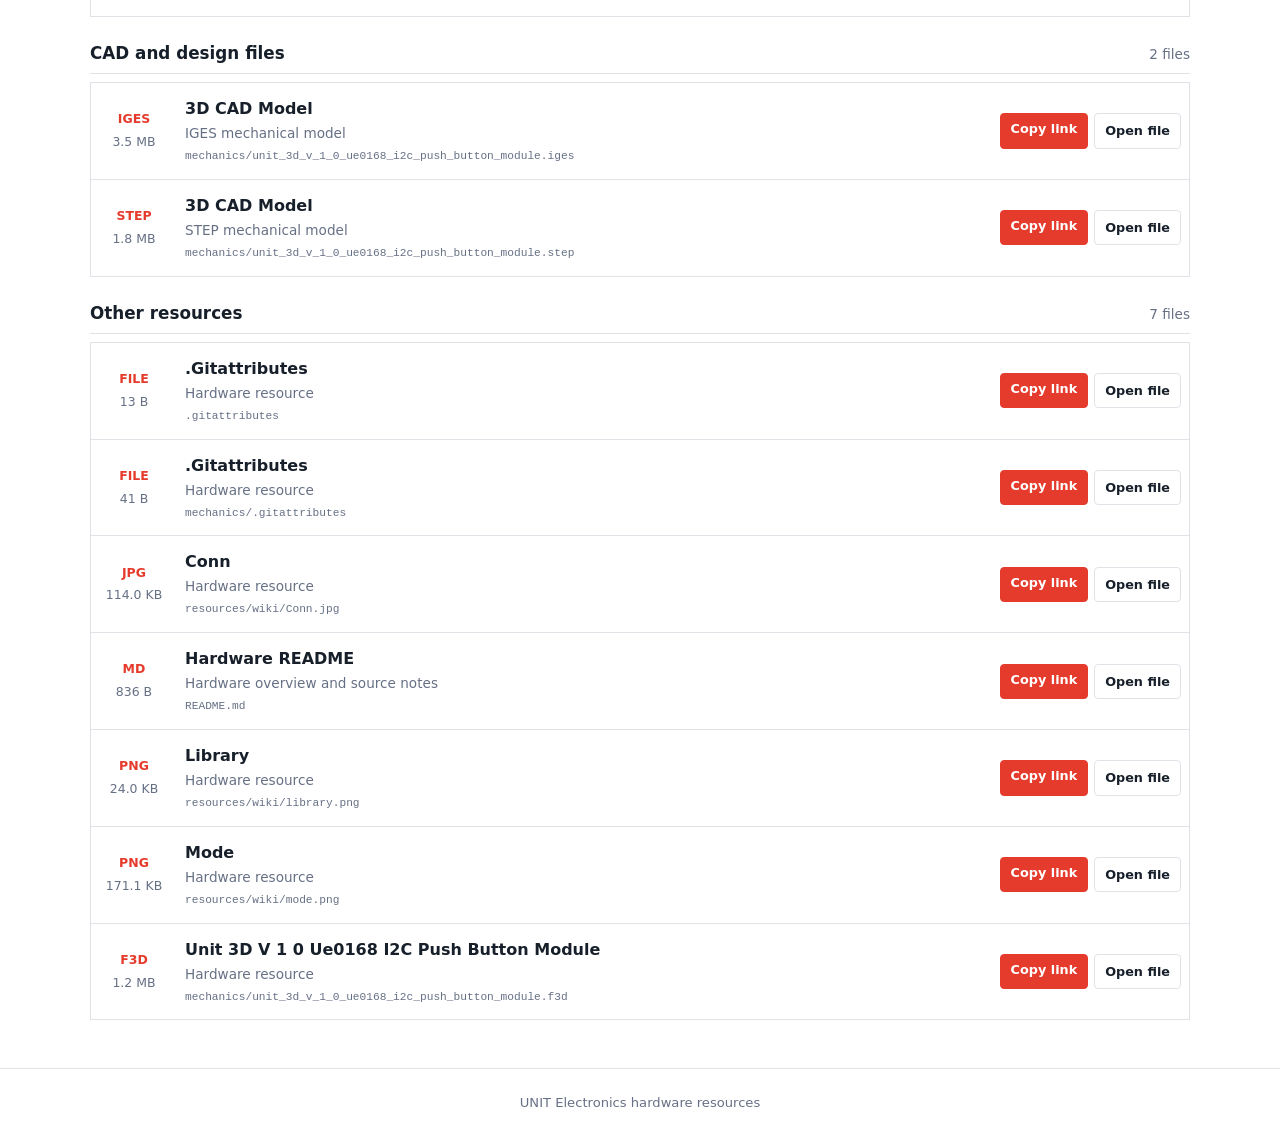
==== commit 5906723f: "Auto-update hardware documentation" ====
--- a/docs/hardware/index.html
+++ b/docs/hardware/index.html
@@ -139,10 +139,10 @@
       <h1>DevLab I2C Push Button Module</h1>
       <p class="subtitle">Direct links to hardware documentation and product files for use in external platforms.</p>
       <div class="summary" aria-label="Resource summary">
-        <span><strong>23</strong> files</span>
-        <span><strong>13</strong> images</span>
+        <span><strong>21</strong> files</span>
+        <span><strong>11</strong> images</span>
         <span><strong>9</strong> formats</span>
-        <span><strong>52.0 MB</strong> total</span>
+        <span><strong>51.9 MB</strong> total</span>
       </div>
     </div>
   </header>
@@ -297,7 +297,7 @@
       <section class="resource-section">
         <div class="section-heading">
           <h2>Board views</h2>
-          <span>6 files</span>
+          <span>4 files</span>
         </div>
         <div class="resource-list">
         <article class="resource-item" data-search="board topology resources/unit_topology_v_1_0_ue0168_i2c_push_button_module.png functional board layout">
@@ -316,22 +316,6 @@
           </div>
         </article>
 
-        <article class="resource-item" data-search="bottom view resources/unit_btm_v_1_0_ue0168_i2c_push_butom_module_2d.png bottom-side board view">
-          <div class="file-meta">
-            <strong class="file-type">PNG</strong>
-            <span class="file-size">44.1 KB</span>
-          </div>
-          <div class="resource-details">
-            <h3>Bottom View</h3>
-            <p>Bottom-side board view</p>
-            <code title="resources/unit_btm_v_1_0_ue0168_i2c_push_butom_module_2d.png">resources/unit_btm_v_1_0_ue0168_i2c_push_butom_module_2d.png</code>
-          </div>
-          <div class="actions">
-            <button class="button primary copy-link" type="button" data-url="resources/unit_btm_v_1_0_ue0168_i2c_push_butom_module_2d.png">Copy link</button>
-            <a class="button" href="resources/unit_btm_v_1_0_ue0168_i2c_push_butom_module_2d.png" target="_blank" rel="noopener">Open file</a>
-          </div>
-        </article>
-
         <article class="resource-item" data-search="bottom view resources/unit_btm_v_1_0_ue0168_i2c_push_butom_module_3d.png bottom-side board view">
           <div class="file-meta">
             <strong class="file-type">PNG</strong>
@@ -361,22 +345,6 @@
           <div class="actions">
             <button class="button primary copy-link" type="button" data-url="resources/unit_dimensions_v_1_0_ue0168_i2c_push_button_module.png">Copy link</button>
             <a class="button" href="resources/unit_dimensions_v_1_0_ue0168_i2c_push_button_module.png" target="_blank" rel="noopener">Open file</a>
-          </div>
-        </article>
-
-        <article class="resource-item" data-search="top view resources/unit_top_v_1_0_ue0168_i2c_push_butom_module_2d.png top-side board view">
-          <div class="file-meta">
-            <strong class="file-type">PNG</strong>
-            <span class="file-size">46.0 KB</span>
-          </div>
-          <div class="resource-details">
-            <h3>Top View</h3>
-            <p>Top-side board view</p>
-            <code title="resources/unit_top_v_1_0_ue0168_i2c_push_butom_module_2d.png">resources/unit_top_v_1_0_ue0168_i2c_push_butom_module_2d.png</code>
-          </div>
-          <div class="actions">
-            <button class="button primary copy-link" type="button" data-url="resources/unit_top_v_1_0_ue0168_i2c_push_butom_module_2d.png">Copy link</button>
-            <a class="button" href="resources/unit_top_v_1_0_ue0168_i2c_push_butom_module_2d.png" target="_blank" rel="noopener">Open file</a>
           </div>
         </article>
 
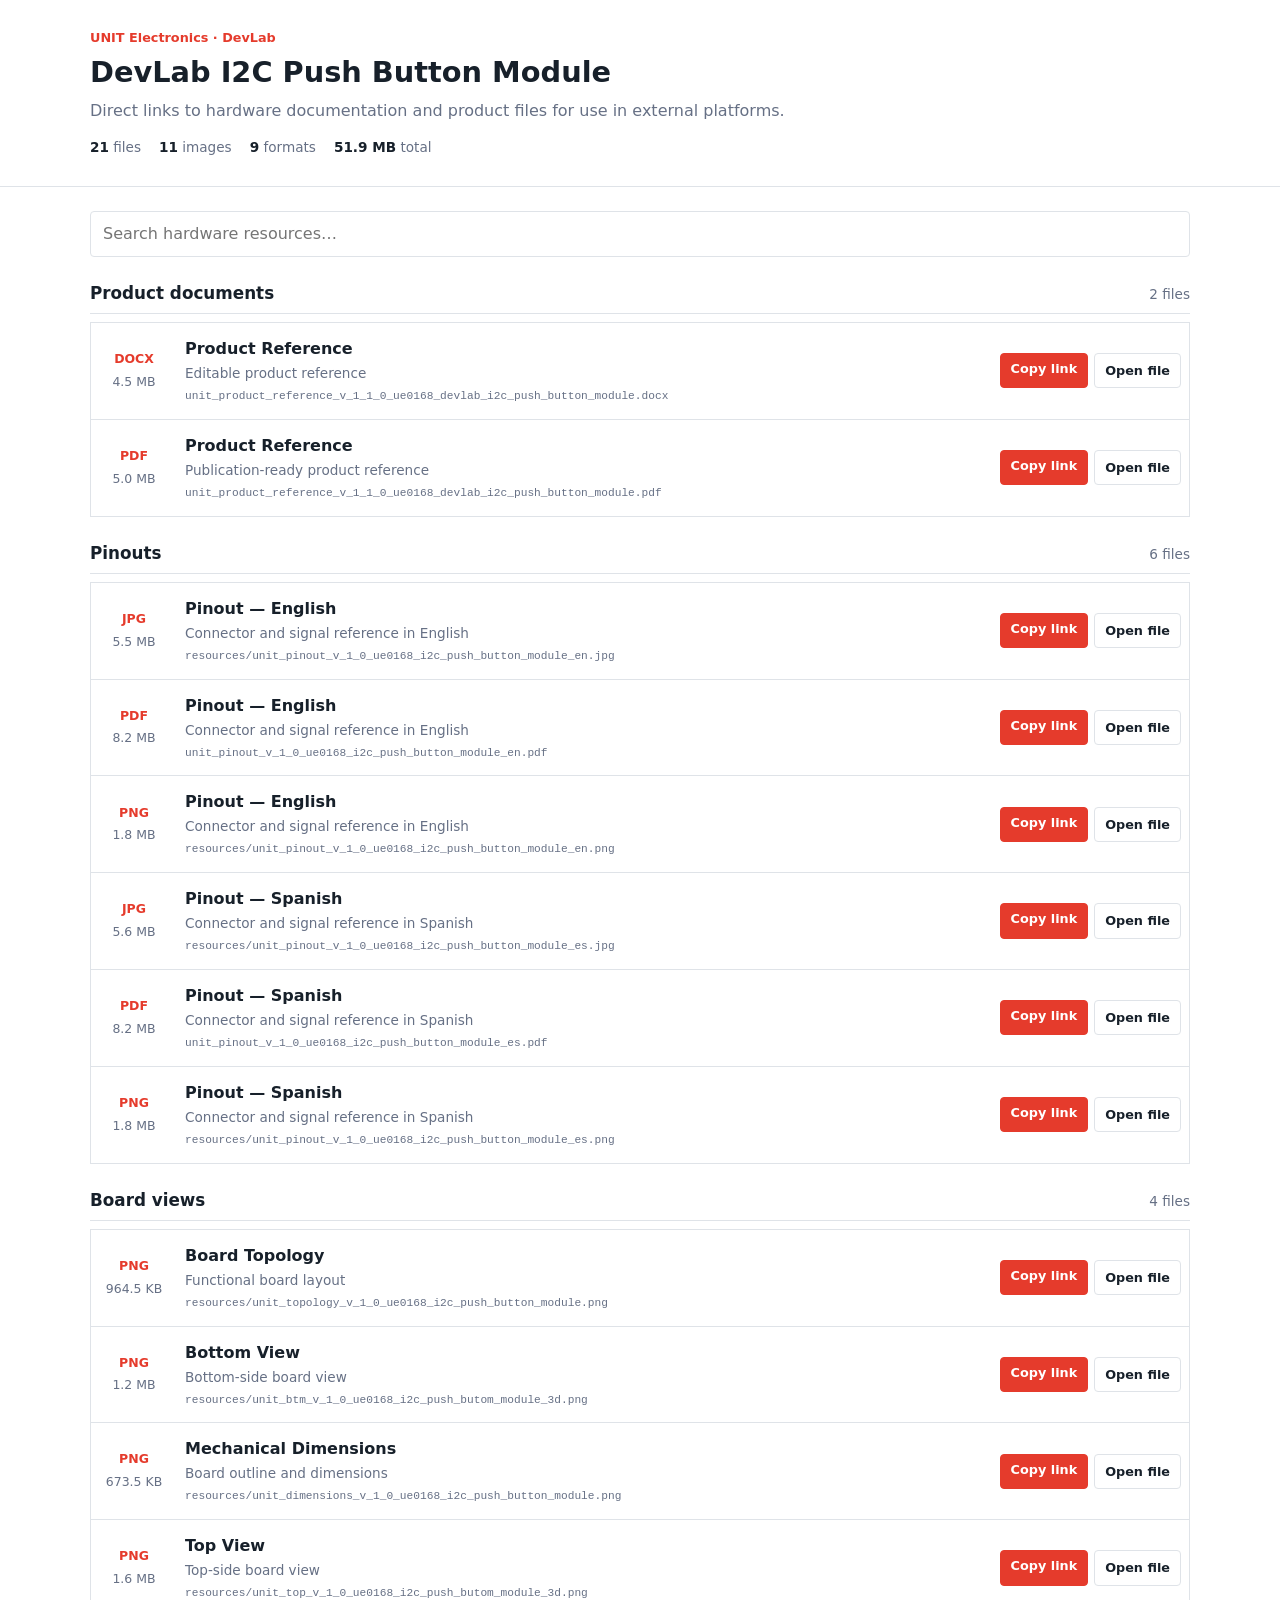
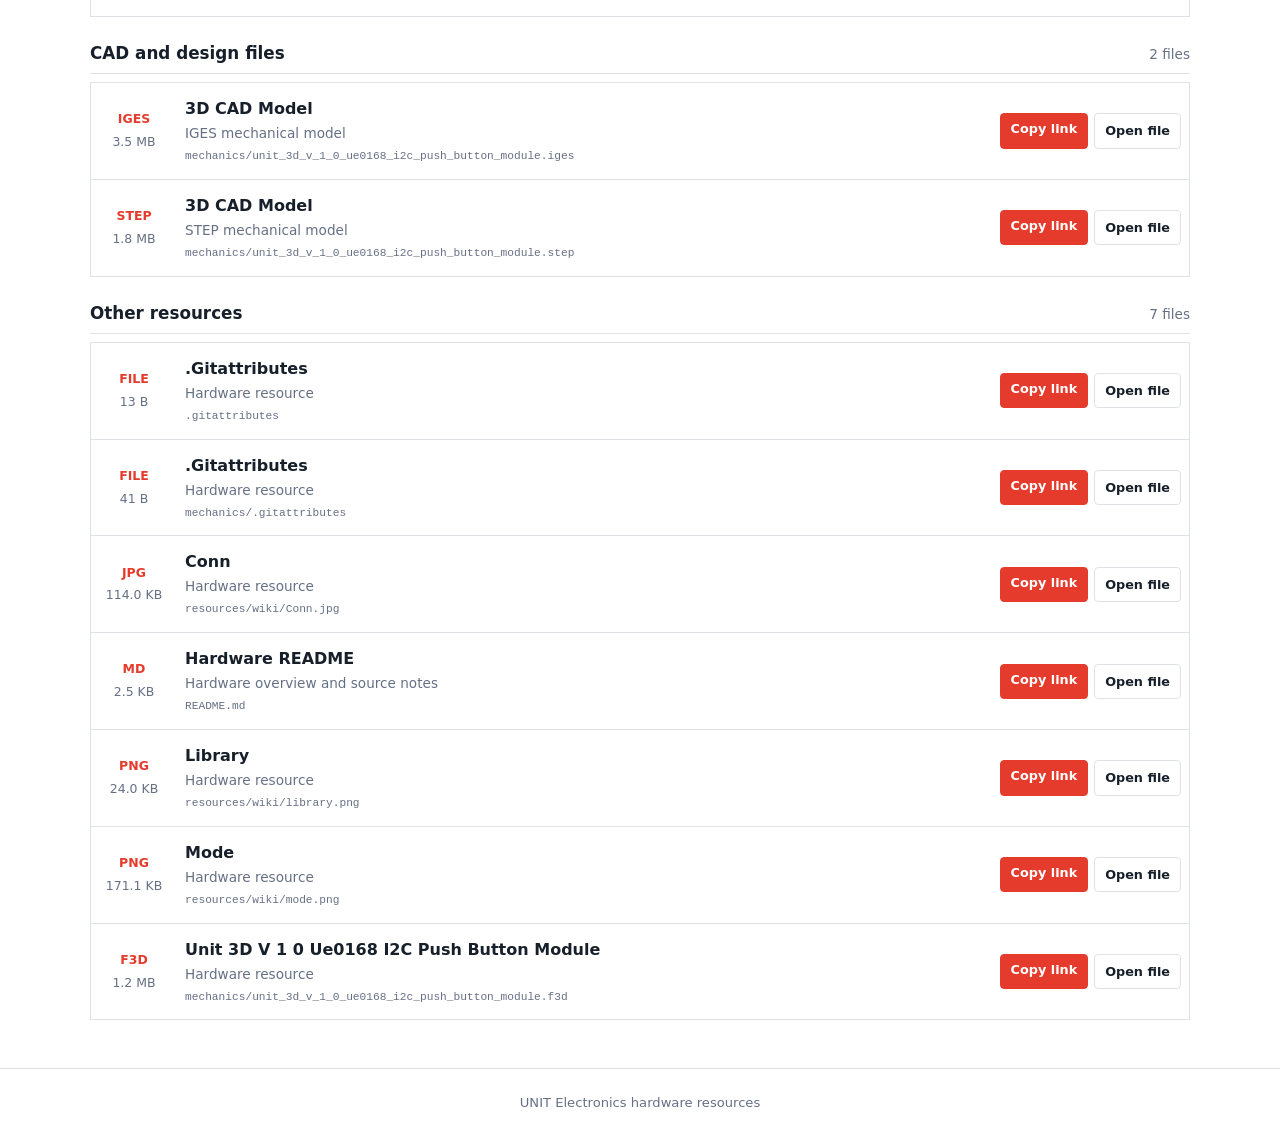
==== commit 87a40738: "Auto-update hardware documentation" ====
--- a/docs/hardware/index.html
+++ b/docs/hardware/index.html
@@ -461,7 +461,7 @@
         <article class="resource-item" data-search="hardware readme readme.md hardware overview and source notes">
           <div class="file-meta">
             <strong class="file-type">MD</strong>
-            <span class="file-size">836 B</span>
+            <span class="file-size">2.5 KB</span>
           </div>
           <div class="resource-details">
             <h3>Hardware README</h3>
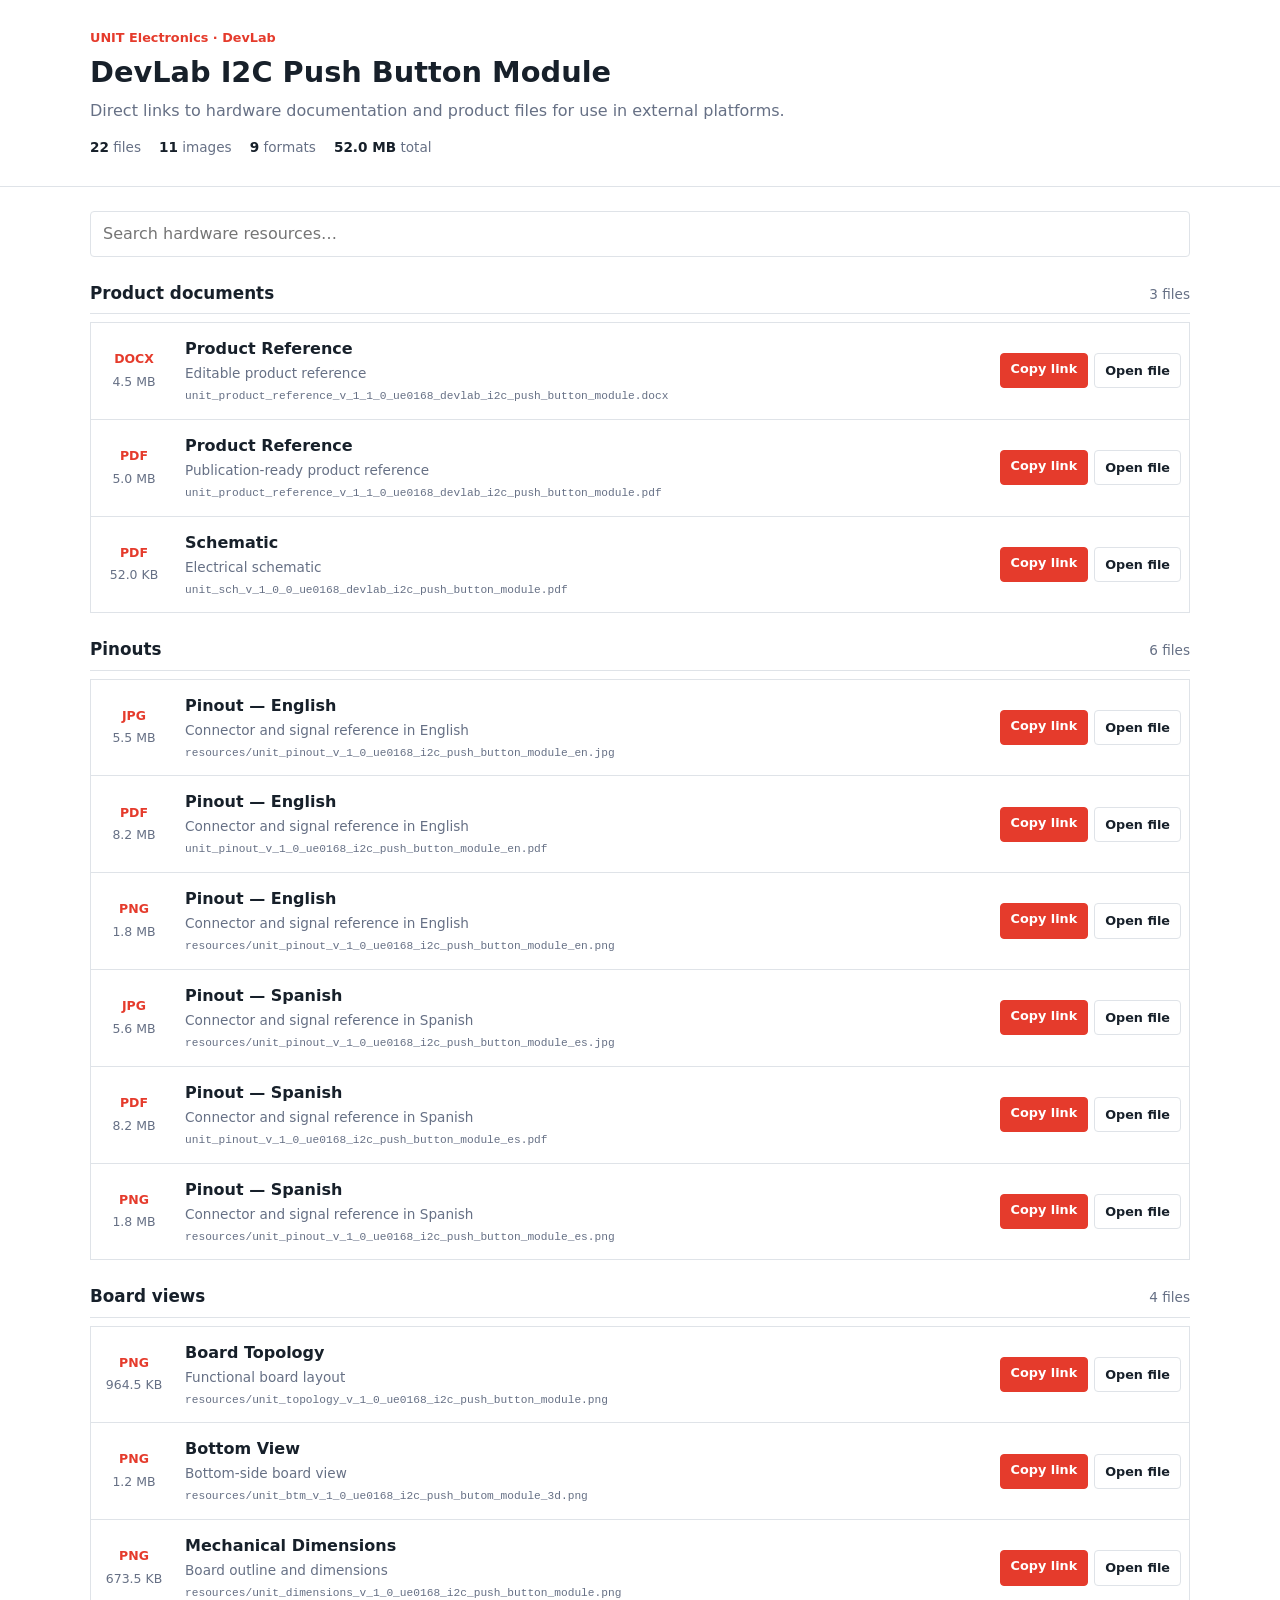
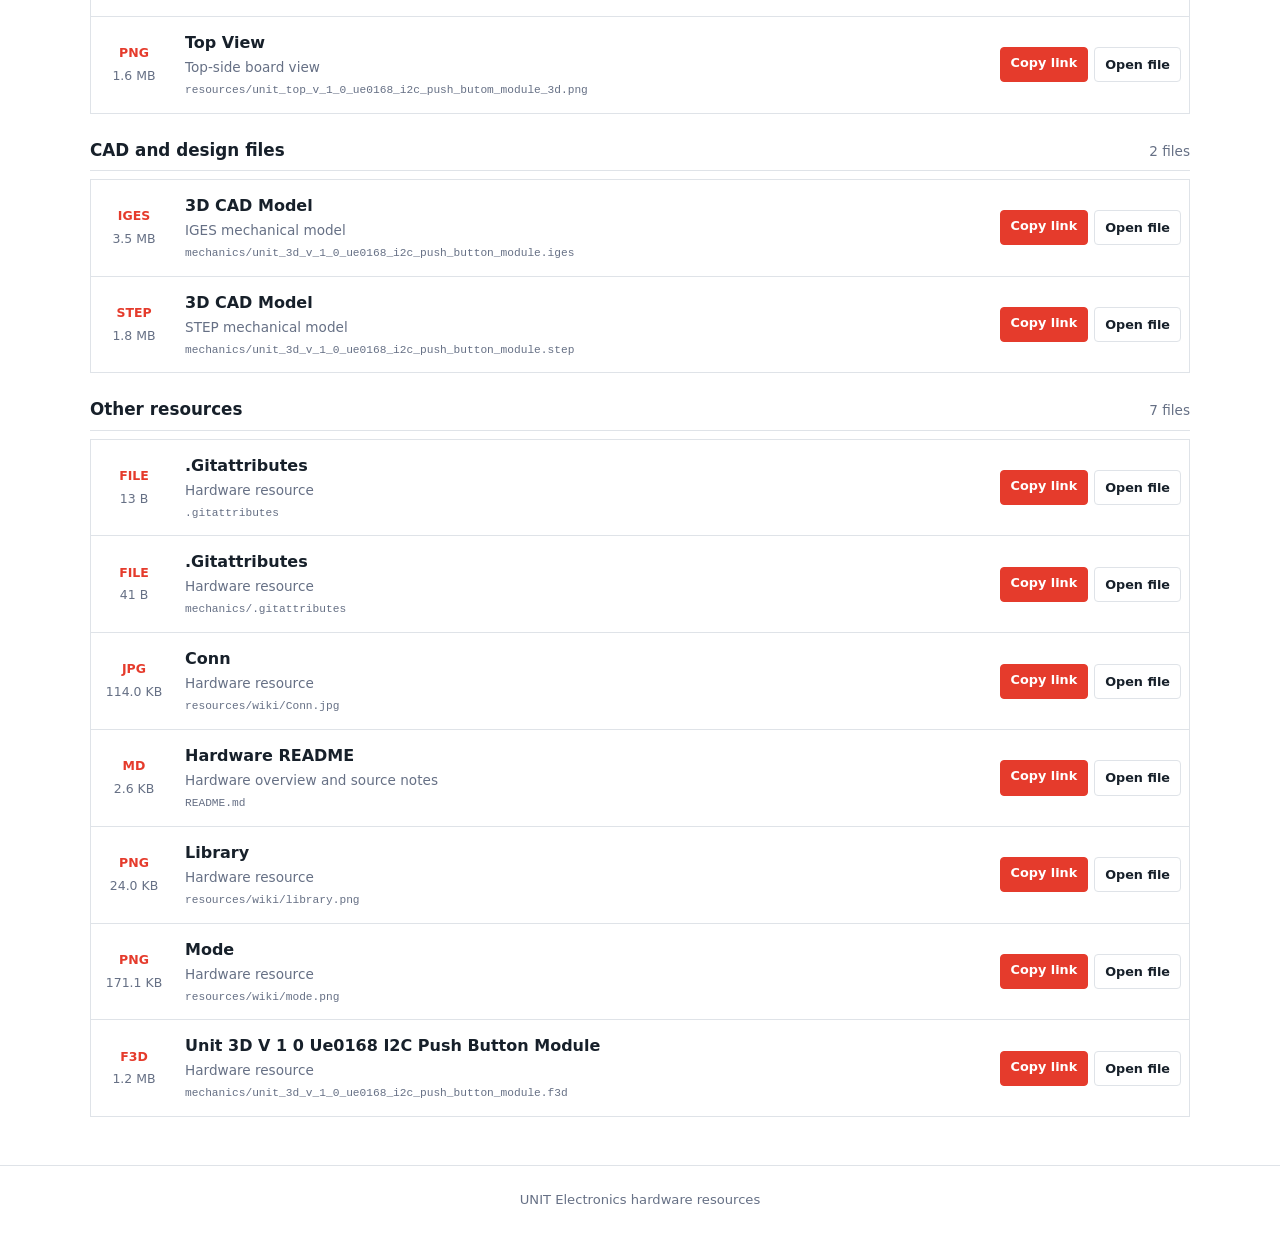
==== commit 35715a28: "Auto-update hardware documentation" ====
--- a/docs/hardware/index.html
+++ b/docs/hardware/index.html
@@ -139,10 +139,10 @@
       <h1>DevLab I2C Push Button Module</h1>
       <p class="subtitle">Direct links to hardware documentation and product files for use in external platforms.</p>
       <div class="summary" aria-label="Resource summary">
-        <span><strong>21</strong> files</span>
+        <span><strong>22</strong> files</span>
         <span><strong>11</strong> images</span>
         <span><strong>9</strong> formats</span>
-        <span><strong>51.9 MB</strong> total</span>
+        <span><strong>52.0 MB</strong> total</span>
       </div>
     </div>
   </header>
@@ -155,7 +155,7 @@
       <section class="resource-section">
         <div class="section-heading">
           <h2>Product documents</h2>
-          <span>2 files</span>
+          <span>3 files</span>
         </div>
         <div class="resource-list">
         <article class="resource-item" data-search="product reference unit_product_reference_v_1_1_0_ue0168_devlab_i2c_push_button_module.docx editable product reference">
@@ -187,6 +187,22 @@
           <div class="actions">
             <button class="button primary copy-link" type="button" data-url="unit_product_reference_v_1_1_0_ue0168_devlab_i2c_push_button_module.pdf">Copy link</button>
             <a class="button" href="unit_product_reference_v_1_1_0_ue0168_devlab_i2c_push_button_module.pdf" target="_blank" rel="noopener">Open file</a>
+          </div>
+        </article>
+
+        <article class="resource-item" data-search="schematic unit_sch_v_1_0_0_ue0168_devlab_i2c_push_button_module.pdf electrical schematic">
+          <div class="file-meta">
+            <strong class="file-type">PDF</strong>
+            <span class="file-size">52.0 KB</span>
+          </div>
+          <div class="resource-details">
+            <h3>Schematic</h3>
+            <p>Electrical schematic</p>
+            <code title="unit_sch_v_1_0_0_ue0168_devlab_i2c_push_button_module.pdf">unit_sch_v_1_0_0_ue0168_devlab_i2c_push_button_module.pdf</code>
+          </div>
+          <div class="actions">
+            <button class="button primary copy-link" type="button" data-url="unit_sch_v_1_0_0_ue0168_devlab_i2c_push_button_module.pdf">Copy link</button>
+            <a class="button" href="unit_sch_v_1_0_0_ue0168_devlab_i2c_push_button_module.pdf" target="_blank" rel="noopener">Open file</a>
           </div>
         </article>
         </div>
@@ -461,7 +477,7 @@
         <article class="resource-item" data-search="hardware readme readme.md hardware overview and source notes">
           <div class="file-meta">
             <strong class="file-type">MD</strong>
-            <span class="file-size">2.5 KB</span>
+            <span class="file-size">2.6 KB</span>
           </div>
           <div class="resource-details">
             <h3>Hardware README</h3>
